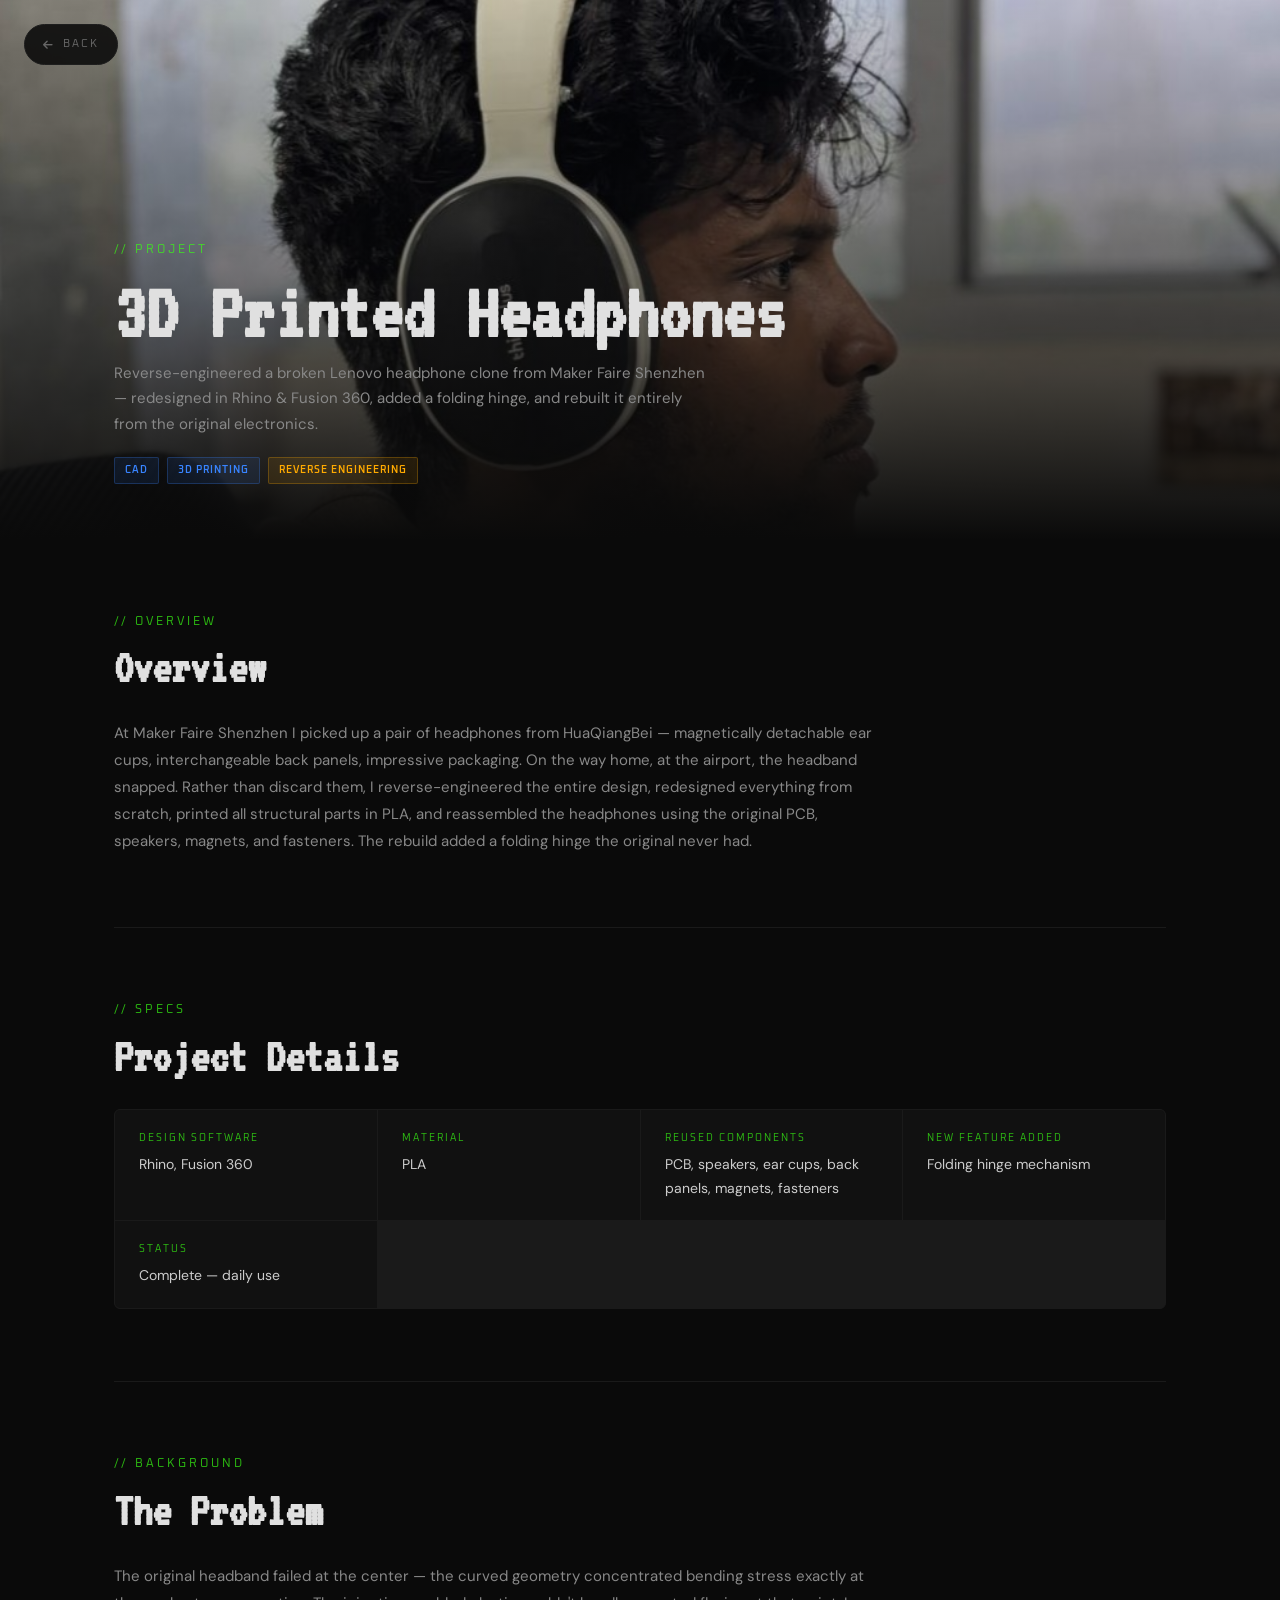
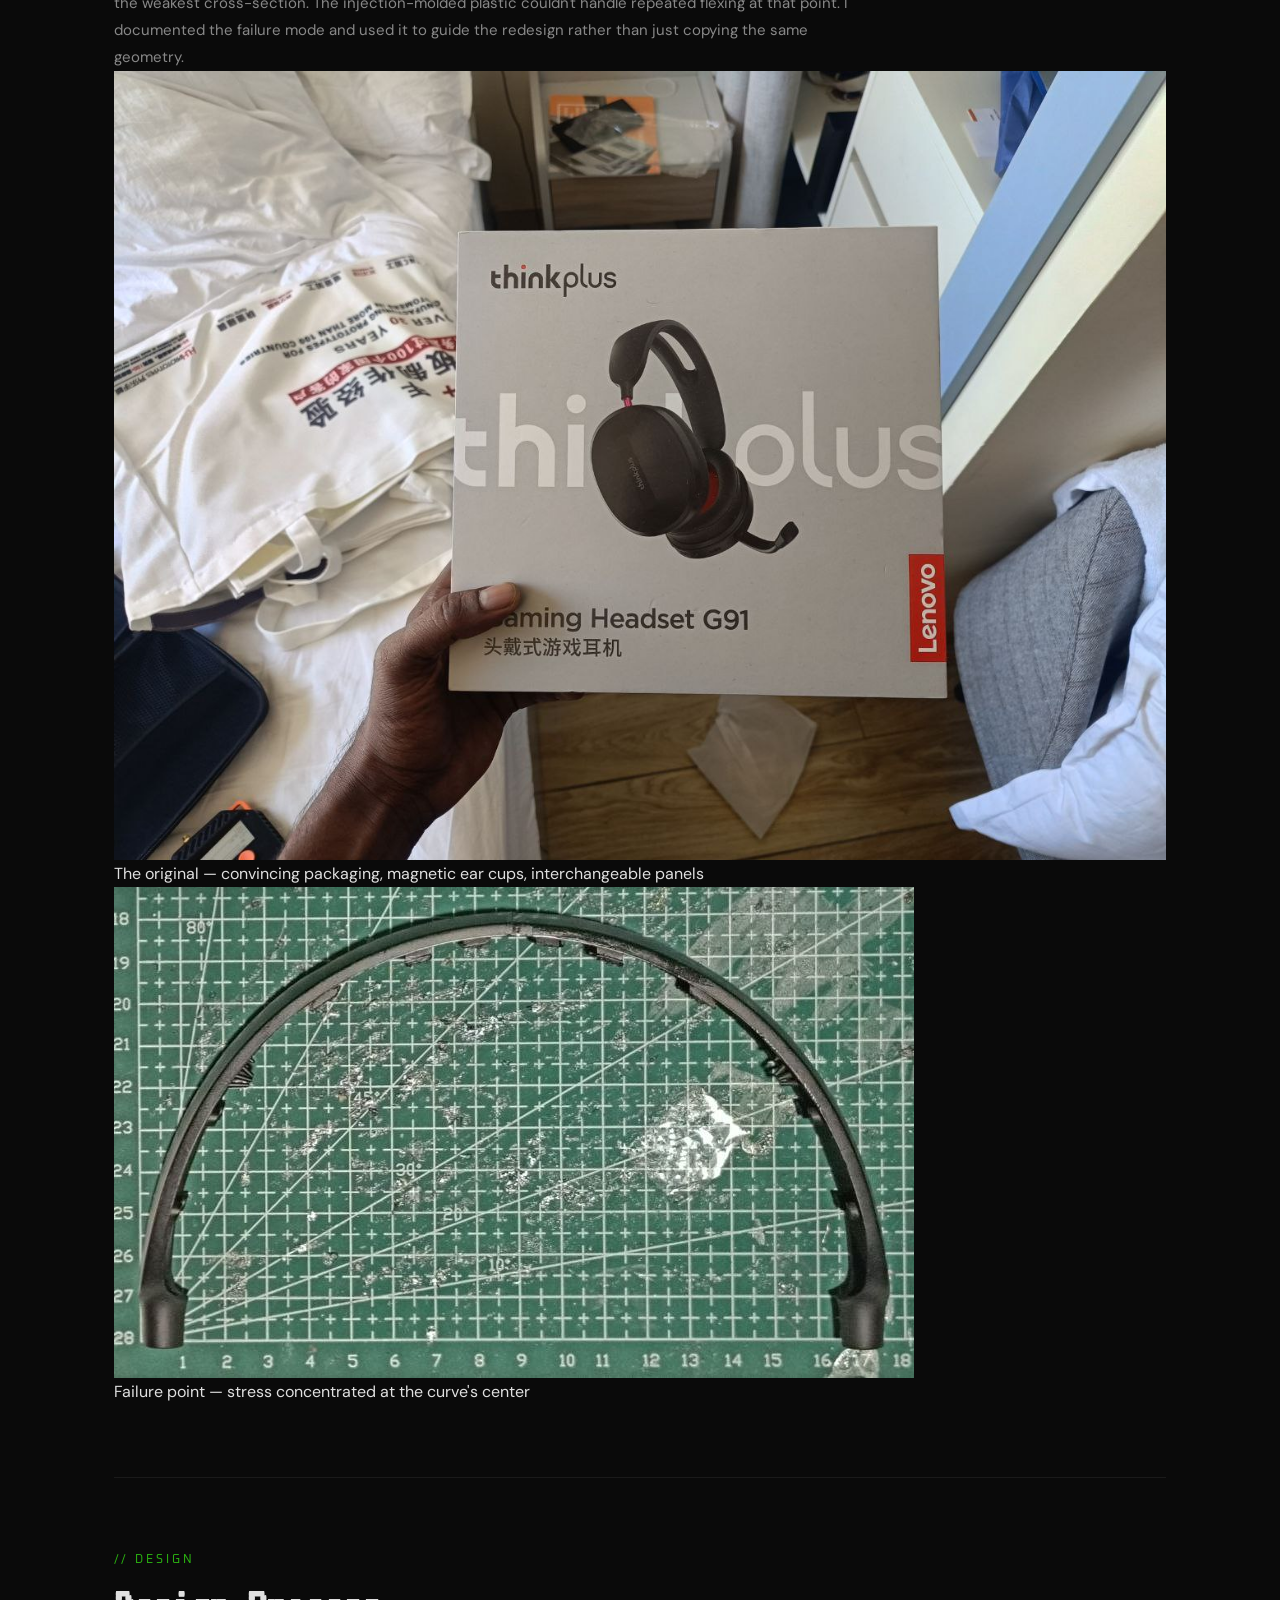
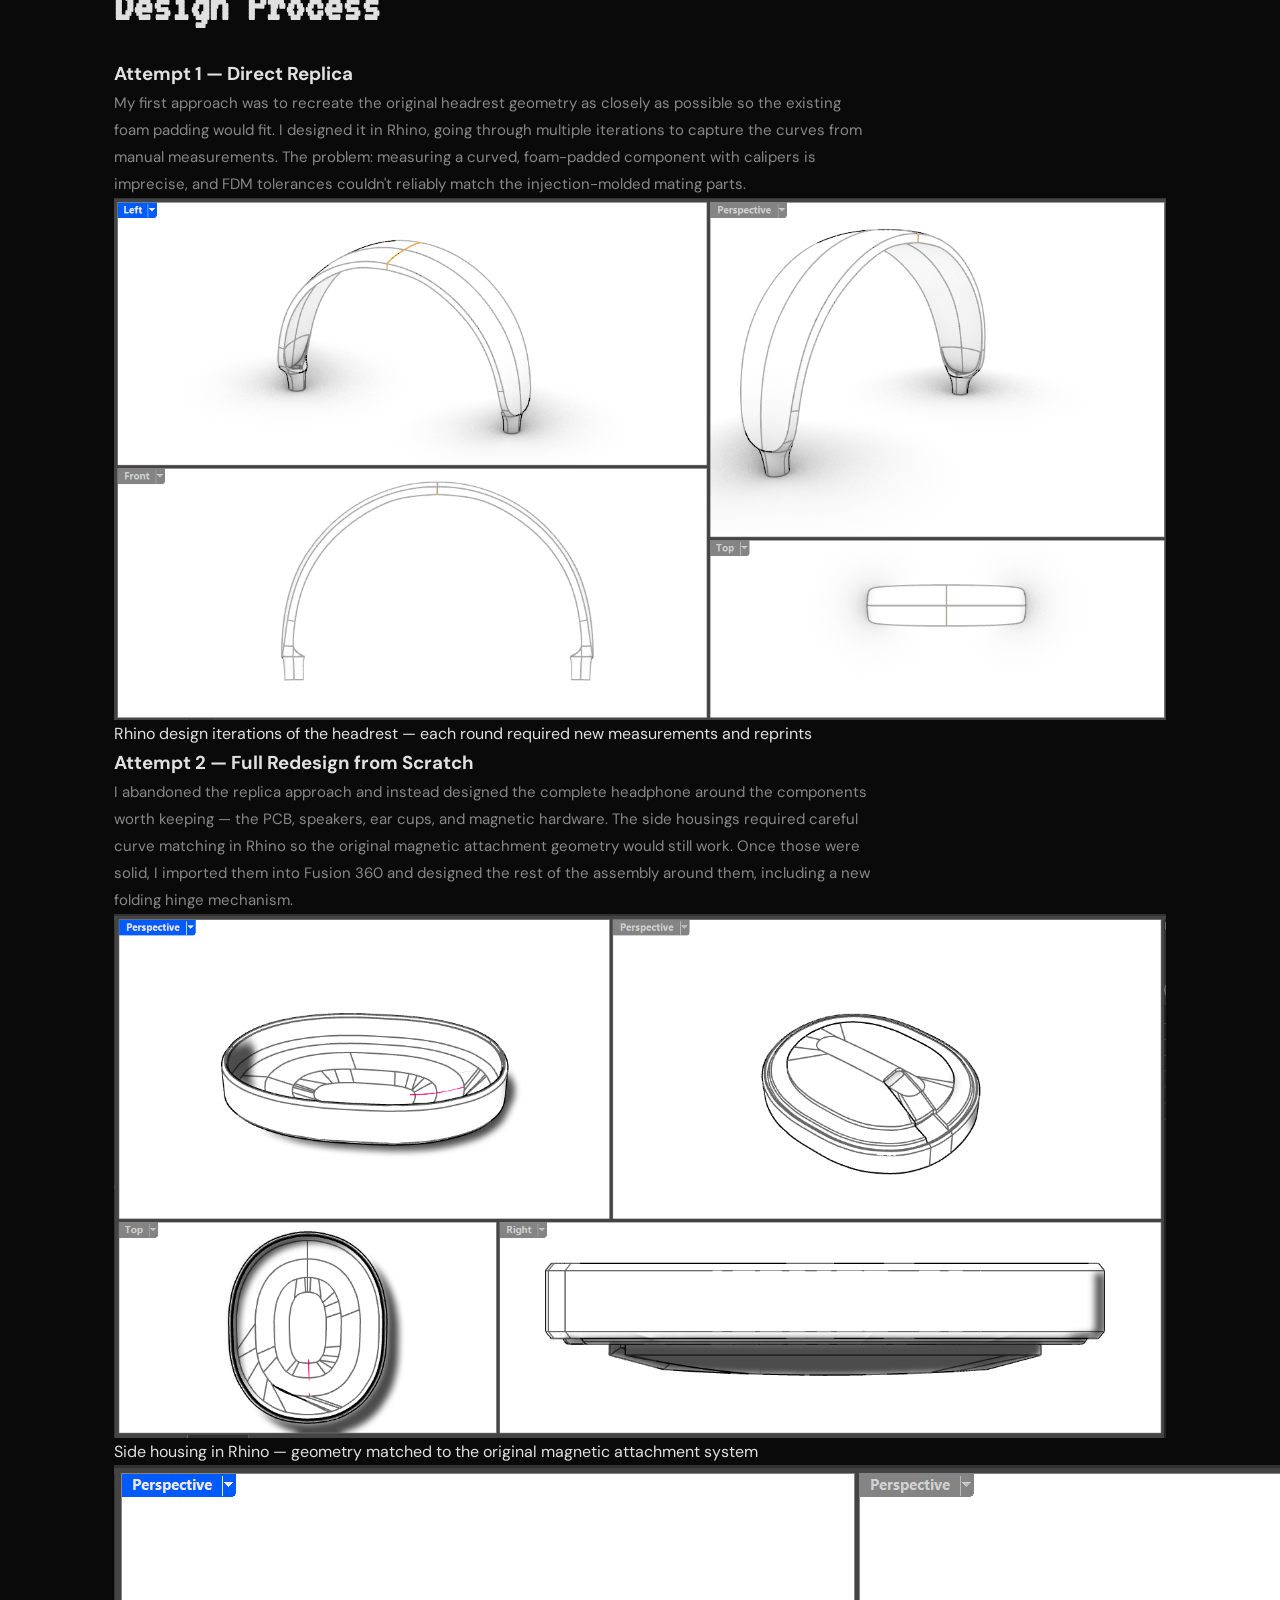
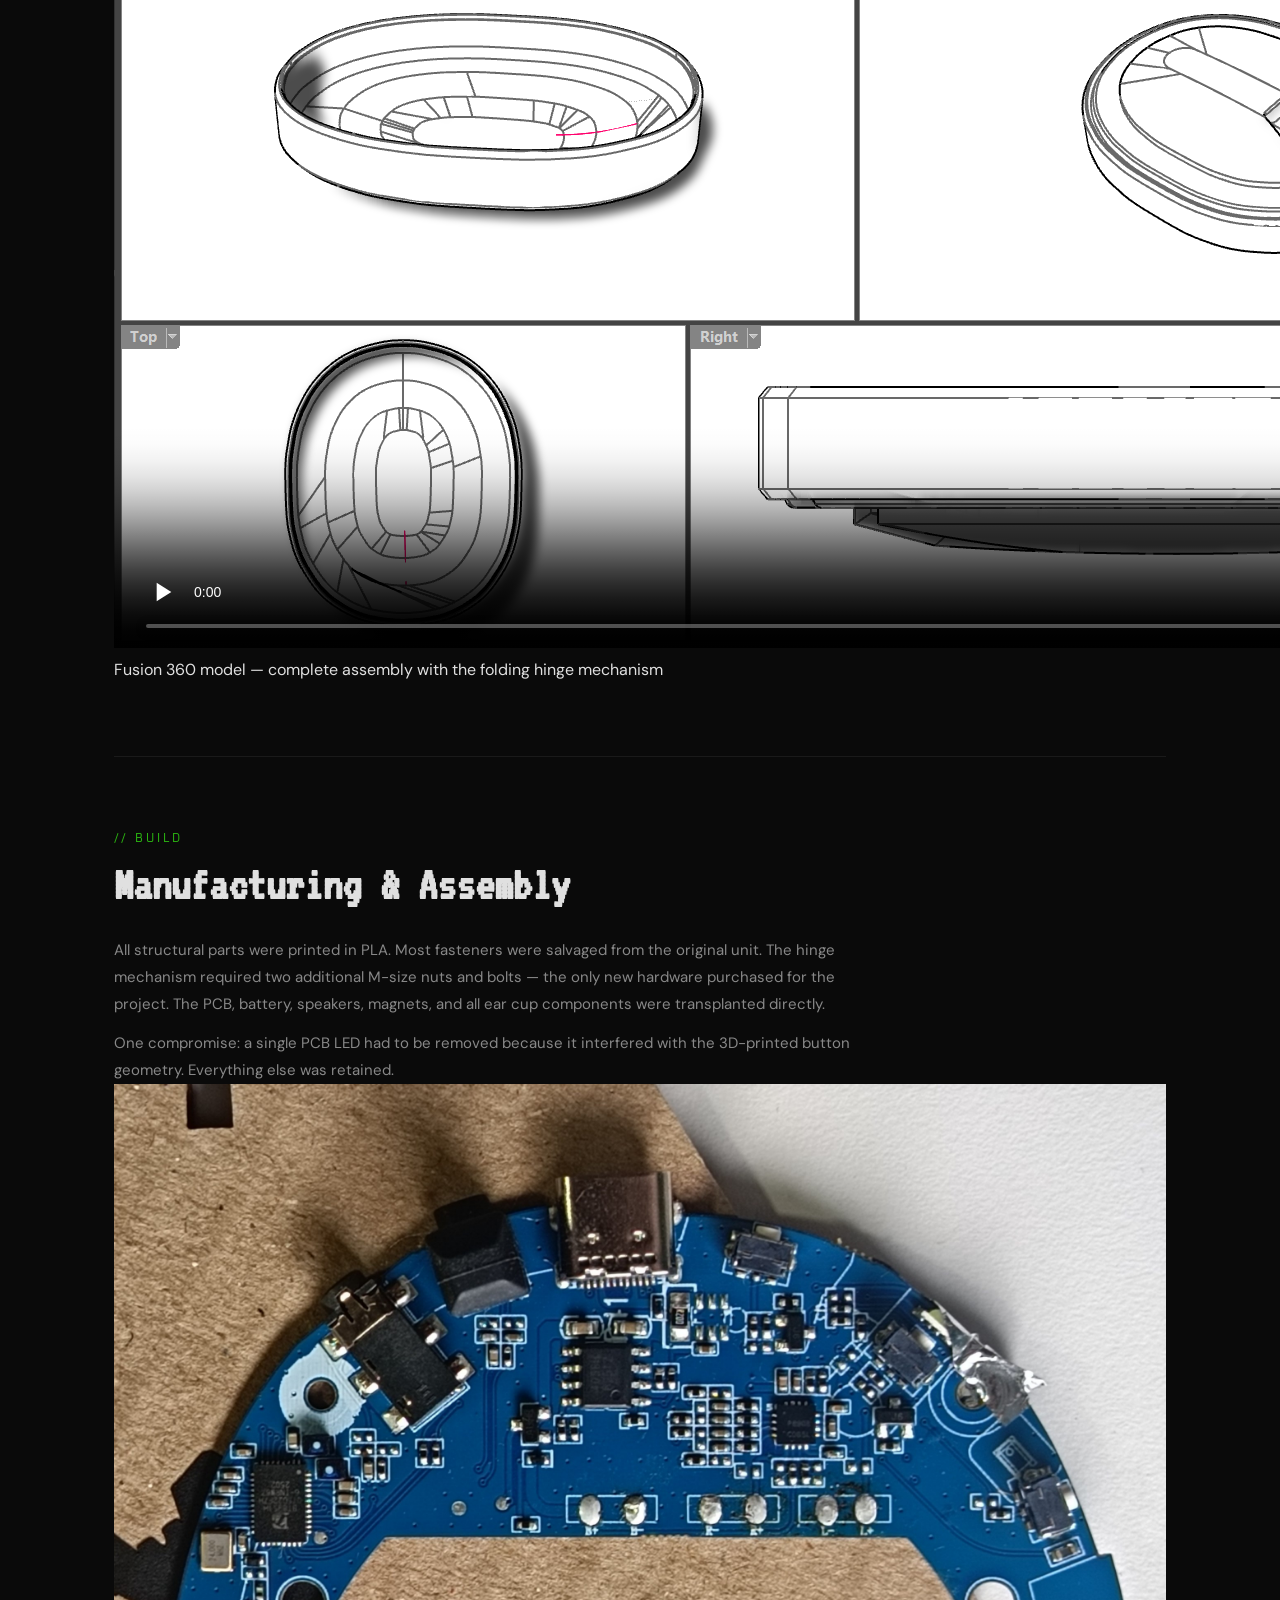
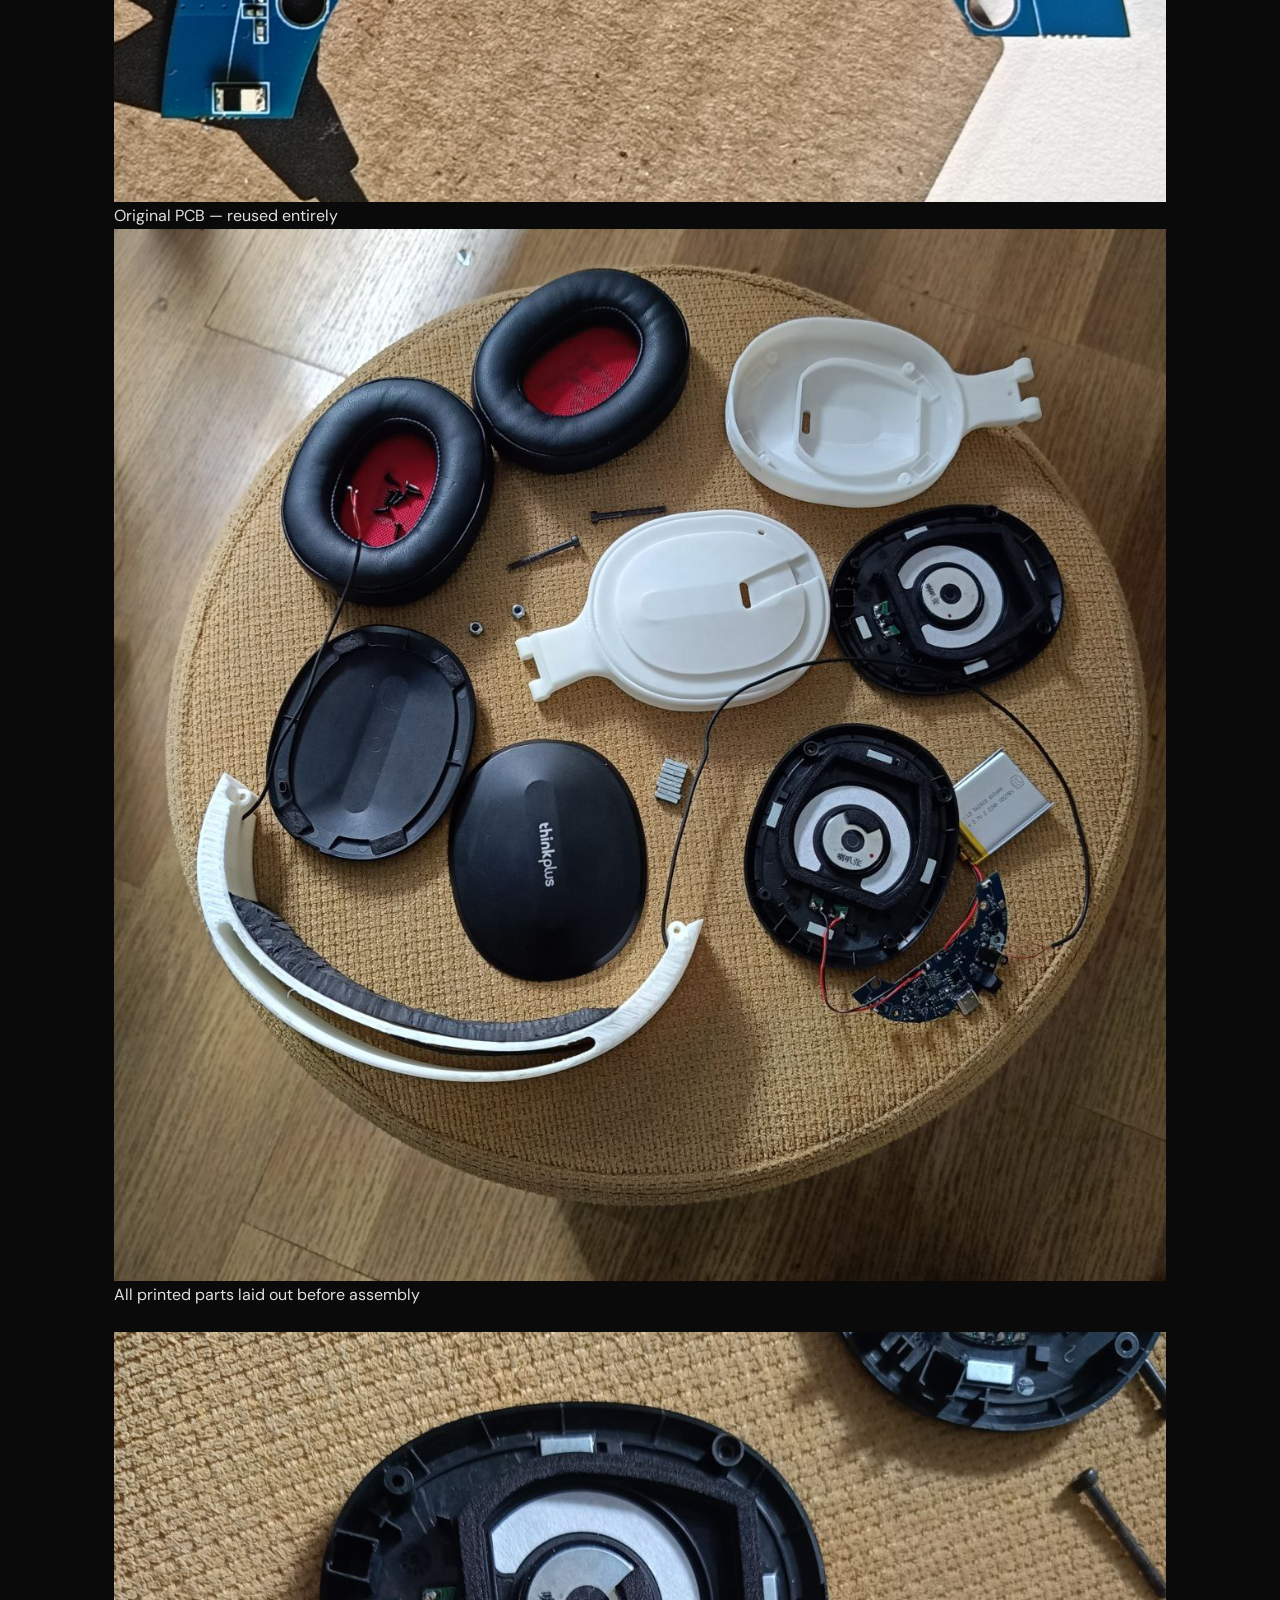
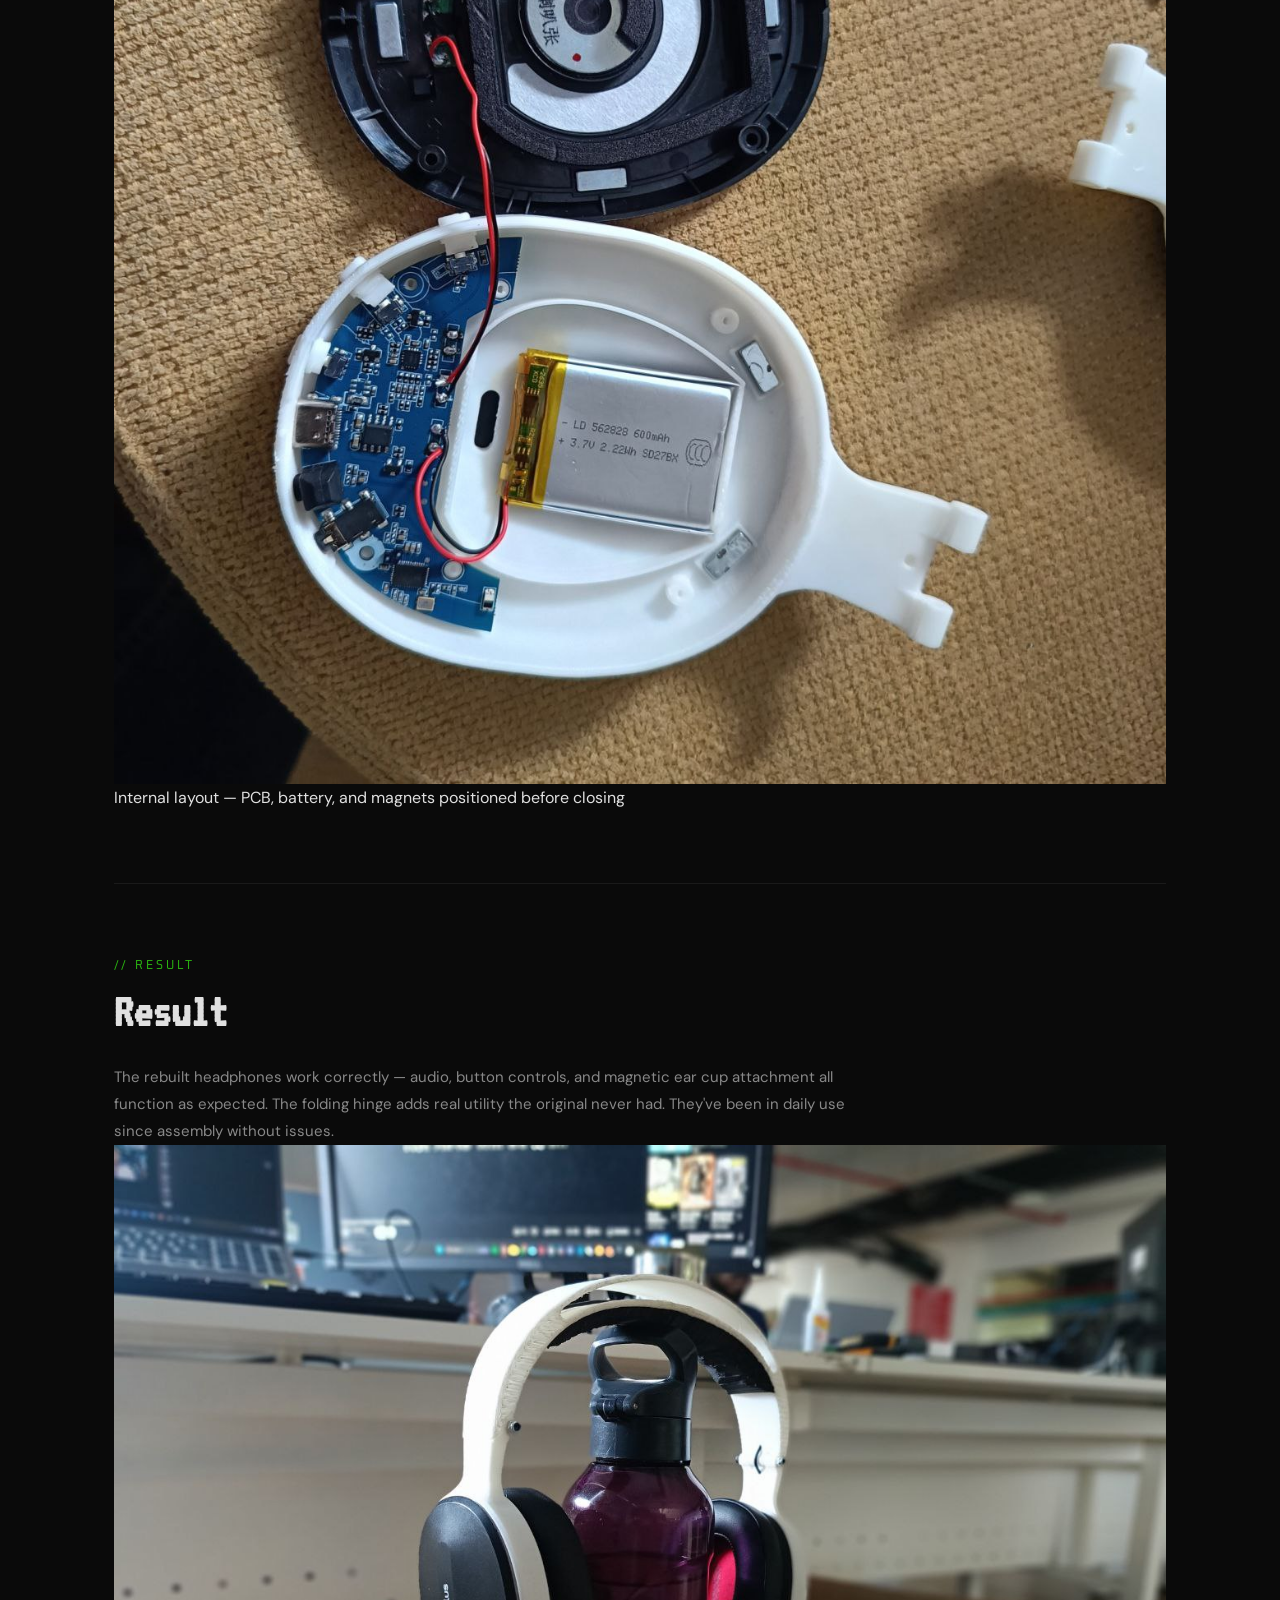
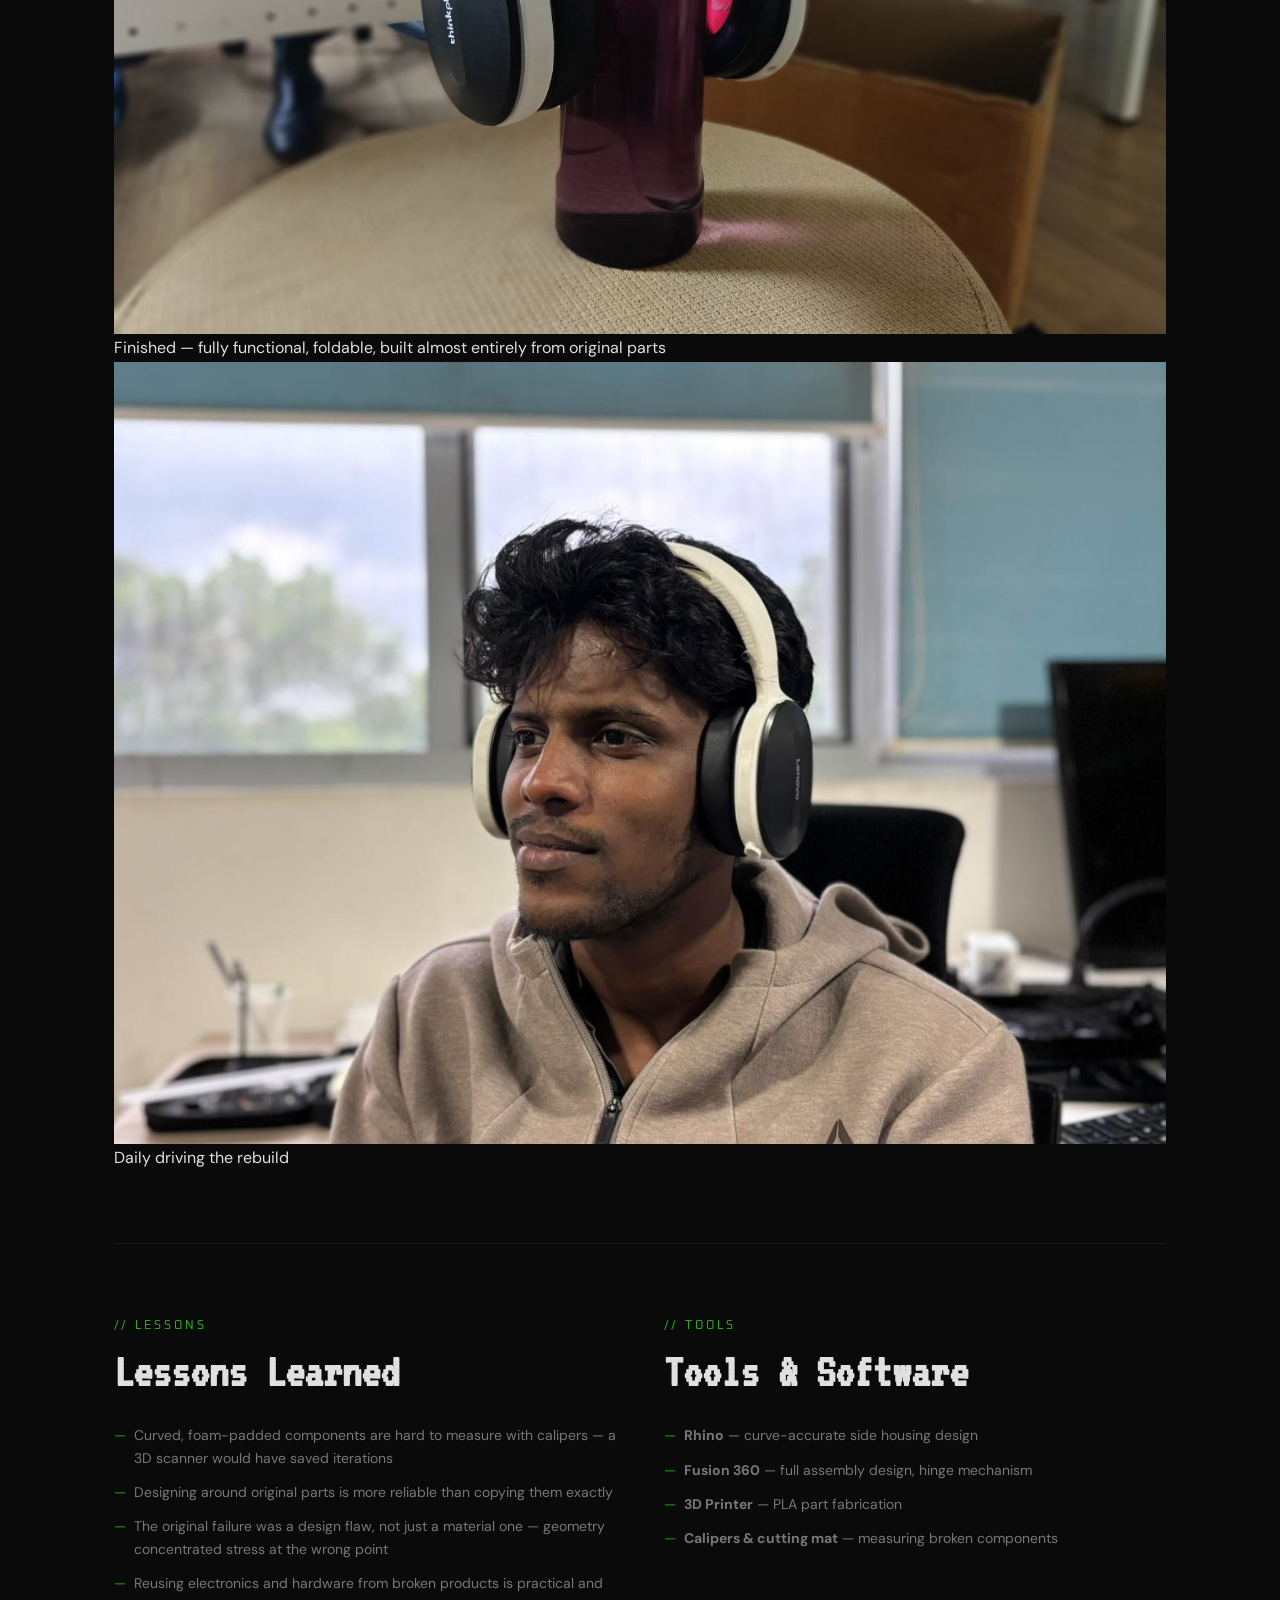
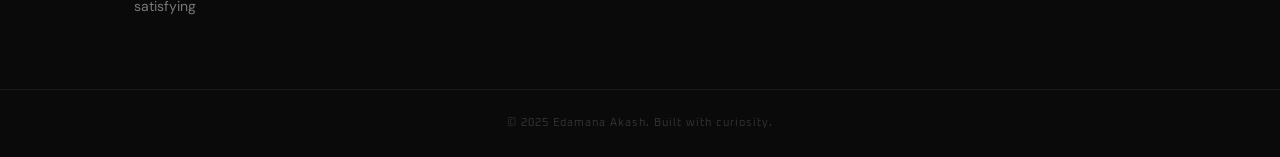
==== Project Documentation/3d-printed-headphone.html @ 79cecdee "Add 3D printed headphone project — docs, media, and card Adds full project documentation page for th" ====
<!DOCTYPE html>
<html lang="en">
<head>
  <meta charset="UTF-8">
  <meta name="viewport" content="width=device-width, initial-scale=1.0">
  <meta name="theme-color" content="#0a0a0a">
  <title>3D Printed Headphones — E Akash</title>
  <link rel="icon" href="data:image/svg+xml,<svg xmlns='http://www.w3.org/2000/svg' viewBox='0 0 100 100'><circle cx='50' cy='50' r='50' fill='%2339ff14'/></svg>">
  <link rel="preconnect" href="https://fonts.googleapis.com">
  <link rel="preconnect" href="https://fonts.gstatic.com" crossorigin>
  <link href="https://fonts.googleapis.com/css2?family=VT323&family=Oxanium:wght@400;600&family=DM+Sans:wght@300;400;500&display=swap" rel="stylesheet">
  <link rel="stylesheet" href="https://cdnjs.cloudflare.com/ajax/libs/font-awesome/6.0.0/css/all.min.css">
  <link rel="stylesheet" href="../styles.css">
</head>
<body>

  <a href="../index.html#projects" class="doc-back">
    <i class="fas fa-arrow-left"></i> Back
  </a>

  <div class="doc-hero" style="background-image: url('./3D_PrintedHeadPhone/Media/Me1.jpeg')">
    <div class="doc-hero-overlay"></div>
    <div class="doc-hero-inner">
      <p class="section-label">// project</p>
      <h1 class="doc-hero-title">3D Printed Headphones</h1>
      <p class="doc-hero-sub">Reverse-engineered a broken Lenovo headphone clone from Maker Faire Shenzhen — redesigned in Rhino &amp; Fusion 360, added a folding hinge, and rebuilt it entirely from the original electronics.</p>
      <div class="doc-hero-tags">
        <span class="tag tag-blue">CAD</span>
        <span class="tag tag-blue">3D Printing</span>
        <span class="tag tag-amber">Reverse Engineering</span>
      </div>
    </div>
  </div>

  <div class="doc-body">
    <div class="doc-container">

      <section class="doc-section">
        <p class="section-label">// overview</p>
        <h2 class="doc-heading">Overview</h2>
        <p class="doc-text">At Maker Faire Shenzhen I picked up a pair of headphones from HuaQiangBei — magnetically detachable ear cups, interchangeable back panels, impressive packaging. On the way home, at the airport, the headband snapped. Rather than discard them, I reverse-engineered the entire design, redesigned everything from scratch, printed all structural parts in PLA, and reassembled the headphones using the original PCB, speakers, magnets, and fasteners. The rebuild added a folding hinge the original never had.</p>
      </section>

      <section class="doc-section">
        <p class="section-label">// specs</p>
        <h2 class="doc-heading">Project Details</h2>
        <div class="doc-spec-grid">
          <div class="doc-spec-item">
            <span class="doc-spec-key">Design Software</span>
            <span class="doc-spec-val">Rhino, Fusion 360</span>
          </div>
          <div class="doc-spec-item">
            <span class="doc-spec-key">Material</span>
            <span class="doc-spec-val">PLA</span>
          </div>
          <div class="doc-spec-item">
            <span class="doc-spec-key">Reused Components</span>
            <span class="doc-spec-val">PCB, speakers, ear cups, back panels, magnets, fasteners</span>
          </div>
          <div class="doc-spec-item">
            <span class="doc-spec-key">New Feature Added</span>
            <span class="doc-spec-val">Folding hinge mechanism</span>
          </div>
          <div class="doc-spec-item">
            <span class="doc-spec-key">Status</span>
            <span class="doc-spec-val">Complete — daily use</span>
          </div>
        </div>
      </section>

      <section class="doc-section">
        <p class="section-label">// background</p>
        <h2 class="doc-heading">The Problem</h2>
        <p class="doc-text">The original headband failed at the center — the curved geometry concentrated bending stress exactly at the weakest cross-section. The injection-molded plastic couldn't handle repeated flexing at that point. I documented the failure mode and used it to guide the redesign rather than just copying the same geometry.</p>
        <div class="doc-img-row">
          <figure class="doc-figure">
            <img src="./3D_PrintedHeadPhone/Media/Real%20box.jpg" alt="Original headphone with packaging" loading="lazy">
            <figcaption>The original — convincing packaging, magnetic ear cups, interchangeable panels</figcaption>
          </figure>
          <figure class="doc-figure">
            <img src="./3D_PrintedHeadPhone/Media/HeadRest%20profile.jpg" alt="Broken headrest showing stress fracture" loading="lazy">
            <figcaption>Failure point — stress concentrated at the curve's center</figcaption>
          </figure>
        </div>
      </section>

      <section class="doc-section">
        <p class="section-label">// design</p>
        <h2 class="doc-heading">Design Process</h2>

        <h3 class="doc-subheading">Attempt 1 — Direct Replica</h3>
        <p class="doc-text">My first approach was to recreate the original headrest geometry as closely as possible so the existing foam padding would fit. I designed it in Rhino, going through multiple iterations to capture the curves from manual measurements. The problem: measuring a curved, foam-padded component with calipers is imprecise, and FDM tolerances couldn't reliably match the injection-molded mating parts.</p>
        <figure class="doc-figure doc-figure-wide">
          <img src="./3D_PrintedHeadPhone/Media/Screenshot%202026-05-09%20123032.png" alt="Rhino headrest design iterations" loading="lazy">
          <figcaption>Rhino design iterations of the headrest — each round required new measurements and reprints</figcaption>
        </figure>

        <h3 class="doc-subheading">Attempt 2 — Full Redesign from Scratch</h3>
        <p class="doc-text">I abandoned the replica approach and instead designed the complete headphone around the components worth keeping — the PCB, speakers, ear cups, and magnetic hardware. The side housings required careful curve matching in Rhino so the original magnetic attachment geometry would still work. Once those were solid, I imported them into Fusion 360 and designed the rest of the assembly around them, including a new folding hinge mechanism.</p>
        <figure class="doc-figure doc-figure-wide">
          <img src="./3D_PrintedHeadPhone/Media/Screenshot%202026-05-09%20123533.png" alt="Side housing design in Rhino" loading="lazy">
          <figcaption>Side housing in Rhino — geometry matched to the original magnetic attachment system</figcaption>
        </figure>

        <div class="doc-video-wrap">
          <video controls preload="none" poster="./3D_PrintedHeadPhone/Media/Screenshot%202026-05-09%20123533.png">
            <source src="./3D_PrintedHeadPhone/Media/Fusion%20Designe.mp4" type="video/mp4">
            Your browser does not support the video tag.
          </video>
          <p class="doc-caption">Fusion 360 model — complete assembly with the folding hinge mechanism</p>
        </div>
      </section>

      <section class="doc-section">
        <p class="section-label">// build</p>
        <h2 class="doc-heading">Manufacturing &amp; Assembly</h2>
        <p class="doc-text">All structural parts were printed in PLA. Most fasteners were salvaged from the original unit. The hinge mechanism required two additional M-size nuts and bolts — the only new hardware purchased for the project. The PCB, battery, speakers, magnets, and all ear cup components were transplanted directly.</p>
        <p class="doc-text" style="margin-top:12px">One compromise: a single PCB LED had to be removed because it interfered with the 3D-printed button geometry. Everything else was retained.</p>
        <div class="doc-img-row">
          <figure class="doc-figure">
            <img src="./3D_PrintedHeadPhone/Media/PCB.jpg" alt="Original PCB reused in the rebuild" loading="lazy">
            <figcaption>Original PCB — reused entirely</figcaption>
          </figure>
          <figure class="doc-figure">
            <img src="./3D_PrintedHeadPhone/Media/All%20Parts.jpg" alt="All 3D printed parts before assembly" loading="lazy">
            <figcaption>All printed parts laid out before assembly</figcaption>
          </figure>
        </div>
        <figure class="doc-figure doc-figure-wide" style="margin-top:24px">
          <img src="./3D_PrintedHeadPhone/Media/photo_2026-02-25_14-25-23.jpg" alt="Internal layout with PCB and magnets" loading="lazy">
          <figcaption>Internal layout — PCB, battery, and magnets positioned before closing</figcaption>
        </figure>
      </section>

      <section class="doc-section">
        <p class="section-label">// result</p>
        <h2 class="doc-heading">Result</h2>
        <p class="doc-text">The rebuilt headphones work correctly — audio, button controls, and magnetic ear cup attachment all function as expected. The folding hinge adds real utility the original never had. They've been in daily use since assembly without issues.</p>
        <div class="doc-img-row">
          <figure class="doc-figure">
            <img src="./3D_PrintedHeadPhone/Media/photo_2026-02-25_13-07-03.jpg" alt="Final assembled headphones" loading="lazy">
            <figcaption>Finished — fully functional, foldable, built almost entirely from original parts</figcaption>
          </figure>
          <figure class="doc-figure">
            <img src="./3D_PrintedHeadPhone/Media/Me2.jpeg" alt="Wearing the rebuilt headphones" loading="lazy">
            <figcaption>Daily driving the rebuild</figcaption>
          </figure>
        </div>
      </section>

      <section class="doc-section">
        <div class="doc-two-col">
          <div>
            <p class="section-label">// lessons</p>
            <h2 class="doc-heading">Lessons Learned</h2>
            <ul class="doc-list">
              <li>Curved, foam-padded components are hard to measure with calipers — a 3D scanner would have saved iterations</li>
              <li>Designing around original parts is more reliable than copying them exactly</li>
              <li>The original failure was a design flaw, not just a material one — geometry concentrated stress at the wrong point</li>
              <li>Reusing electronics and hardware from broken products is practical and satisfying</li>
            </ul>
          </div>
          <div>
            <p class="section-label">// tools</p>
            <h2 class="doc-heading">Tools &amp; Software</h2>
            <ul class="doc-list">
              <li><strong>Rhino</strong> — curve-accurate side housing design</li>
              <li><strong>Fusion 360</strong> — full assembly design, hinge mechanism</li>
              <li><strong>3D Printer</strong> — PLA part fabrication</li>
              <li><strong>Calipers &amp; cutting mat</strong> — measuring broken components</li>
            </ul>
          </div>
        </div>
      </section>

    </div>
  </div>

  <footer>
    <p>© 2025 Edamana Akash. Built with curiosity.</p>
  </footer>

</body>
</html>
---- styles.css ----
/* =============================================
   RESET & BASE
   ============================================= */
*, *::before, *::after {
  box-sizing: border-box;
  margin: 0;
  padding: 0;
}

html {
  scroll-behavior: smooth;
}

body {
  background-color: #0a0a0a;
  color: #e0e0e0;
  font-family: 'DM Sans', sans-serif;
  font-size: 16px;
  line-height: 1.7;
  -webkit-font-smoothing: antialiased;
}

a {
  color: inherit;
  text-decoration: none;
}

ul {
  list-style: none;
}

img {
  display: block;
  max-width: 100%;
}

/* =============================================
   TYPOGRAPHY UTILITIES
   ============================================= */
.section-label {
  font-family: 'Oxanium', sans-serif;
  font-size: 12px;
  color: #39ff14;
  letter-spacing: 3px;
  text-transform: uppercase;
  opacity: 0.7;
  margin-bottom: 12px;
}

.section-heading {
  font-family: 'VT323', monospace;
  font-size: 62px;
  color: #e0e0e0;
  line-height: 1;
  margin-bottom: 48px;
}

/* =============================================
   LAYOUT
   ============================================= */
.container {
  max-width: 1100px;
  margin: 0 auto;
  padding: 0 24px;
}

section {
  padding: 100px 0;
}

/* Section backgrounds are set explicitly per-section */

/* =============================================
   FADE-IN (Intersection Observer)
   ============================================= */
.fade-in {
  opacity: 0;
  transform: translateY(20px);
  transition: opacity 0.5s ease, transform 0.5s ease;
}

.fade-in.visible {
  opacity: 1;
  transform: translateY(0);
}

/* =============================================
   BUTTON
   ============================================= */
.btn {
  display: inline-block;
  font-family: 'Oxanium', sans-serif;
  font-size: 12px;
  font-weight: 600;
  background: transparent;
  border: 1px solid #39ff14;
  color: #39ff14;
  padding: 10px 24px;
  letter-spacing: 3px;
  text-transform: uppercase;
  cursor: pointer;
  transition: background 0.2s ease, color 0.2s ease, transform 0.15s ease, box-shadow 0.2s ease;
}

.btn:hover {
  background: #39ff14;
  color: #0a0a0a;
}

.btn-ghost {
  border-color: #333;
  color: #666;
}

.btn-ghost:hover {
  background: #333;
  color: #e0e0e0;
}

.hero-actions {
  display: flex;
  gap: 12px;
  flex-wrap: wrap;
}

/* =============================================
   FLOATING BOTTOM NAV
   ============================================= */
.bottom-nav {
  position: fixed;
  bottom: 24px;
  left: 50%;
  transform: translateX(-50%);
  z-index: 1000;
  background: rgba(10, 10, 10, 0.88);
  border: 1px solid #222;
  border-radius: 50px;
  backdrop-filter: blur(14px);
  -webkit-backdrop-filter: blur(14px);
  box-shadow: 0 4px 32px rgba(0, 0, 0, 0.5);
}

.nav-links {
  display: flex;
  align-items: center;
  gap: 0;
  height: 48px;
  padding: 0 8px;
}

.nav-links a {
  font-family: 'Oxanium', sans-serif;
  font-size: 11px;
  text-transform: uppercase;
  letter-spacing: 2px;
  color: #777;
  padding: 8px 18px;
  border-radius: 50px;
  transition: color 0.2s ease, background 0.2s ease;
  white-space: nowrap;
}

.nav-links a:hover,
.nav-links a.active {
  color: #39ff14;
  background: rgba(57, 255, 20, 0.08);
}

/* =============================================
   HERO SECTION
   ============================================= */
#hero {
  min-height: 100vh;
  display: flex;
  align-items: center;
  justify-content: center;
  background-color: #0a0a0a;
}

.hero-inner {
  max-width: 1100px;
  width: 100%;
  padding: 0 24px;
  display: flex;
  align-items: center;
  gap: 80px;
}

.hero-content {
  flex: 1;
  text-align: left;
}

.hero-photo {
  flex-shrink: 0;
  width: 460px;
  position: relative;
}

.hero-photo img {
  width: 100%;
  aspect-ratio: 3/4;
  object-fit: cover;
  border: none;
  border-radius: 0;
  display: block;
  -webkit-mask-image:
    linear-gradient(to bottom, transparent 0%, black 18%, black 82%, transparent 100%),
    linear-gradient(to right, transparent 0%, black 18%, black 82%, transparent 100%);
  -webkit-mask-composite: destination-in;
  mask-image:
    linear-gradient(to bottom, transparent 0%, black 18%, black 82%, transparent 100%),
    linear-gradient(to right, transparent 0%, black 18%, black 82%, transparent 100%);
  mask-composite: intersect;
}

/* Name hover expand */
.hero-name {
  font-family: 'VT323', monospace;
  font-size: 96px;
  color: #39ff14;
  line-height: 1;
  margin-bottom: 16px;
  cursor: default;
  letter-spacing: 2px;
  white-space: nowrap;
}

.name-first,
.name-last {
  display: inline-block;
}

.name-expand {
  display: inline-block;
  overflow: hidden;
  max-width: 0;
  opacity: 0;
  vertical-align: bottom;
  white-space: nowrap;
  transition: opacity 0.12s ease;
}

/* Block cursor that appears while name is typing */
.name-type-cursor {
  display: inline-block;
  width: 3px;
  height: 0.75em;
  background: #39ff14;
  margin-left: 3px;
  vertical-align: middle;
  animation: blink 0.85s step-end infinite;
}

/* Glow when full name is revealed */
.hero-name.name-full {
  text-shadow: 0 0 40px rgba(57, 255, 20, 0.25);
  transition: text-shadow 0.3s ease;
}

.hero-title {
  font-family: 'VT323', monospace;
  font-size: 44px;
  color: #e0e0e0;
  margin-bottom: 12px;
}

.hero-tagline {
  font-family: 'DM Sans', sans-serif;
  font-size: 18px;
  color: #777;
  margin-bottom: 40px;
}

/* =============================================
   ABOUT SECTION
   ============================================= */
#about {
  background-color: #111111;
}

.about-text p {
  font-size: 15px;
  color: #aaa;
  line-height: 1.8;
  margin-bottom: 32px;
}

.about-edu {
  border-top: 1px solid #1e1e1e;
  padding-top: 24px;
}

.edu-label {
  font-family: 'Oxanium', sans-serif;
  font-size: 11px;
  color: #39ff14;
  letter-spacing: 3px;
  text-transform: uppercase;
  opacity: 0.7;
  margin-bottom: 16px;
}

.about-edu ul {
  display: flex;
  flex-direction: column;
  gap: 12px;
}

.about-edu li {
  font-family: 'DM Sans', sans-serif;
  font-size: 13px;
  color: #777;
  display: flex;
  align-items: baseline;
  gap: 10px;
}

.edu-year {
  font-family: 'Oxanium', sans-serif;
  font-size: 11px;
  color: #39ff14;
  opacity: 0.7;
  flex-shrink: 0;
}

.edu-cgpa {
  font-family: 'Oxanium', sans-serif;
  font-size: 10px;
  color: #444;
  margin-left: 4px;
}

/* =============================================
   FAB ACADEMY SECTION
   ============================================= */
#fabacademy {
  background-color: #0a0a0a;
}

.fab-banner {
  display: flex;
  align-items: center;
  justify-content: space-between;
  gap: 48px;
  border: 1px solid #1e1e1e;
  border-radius: 6px;
  padding: 56px 64px;
  background: #111;
  position: relative;
  overflow: hidden;
}

.fab-banner-text {
  flex: 1;
}

.fab-title {
  font-family: 'VT323', monospace;
  font-size: 72px;
  color: #39ff14;
  line-height: 1;
  margin-bottom: 16px;
}

.fab-desc {
  font-family: 'DM Sans', sans-serif;
  font-size: 15px;
  color: #888;
  line-height: 1.8;
  max-width: 560px;
  margin-bottom: 32px;
}

.fab-stats {
  display: flex;
  gap: 40px;
  margin-bottom: 36px;
}

.fab-stat {
  display: flex;
  flex-direction: column;
  gap: 4px;
}

.fab-stat-num {
  font-family: 'VT323', monospace;
  font-size: 40px;
  color: #e0e0e0;
  line-height: 1;
}

.fab-stat-label {
  font-family: 'Oxanium', sans-serif;
  font-size: 10px;
  color: #555;
  text-transform: uppercase;
  letter-spacing: 2px;
}

.fab-banner-tag {
  font-family: 'VT323', monospace;
  font-size: 180px;
  color: #39ff14;
  opacity: 0.04;
  line-height: 1;
  flex-shrink: 0;
  user-select: none;
  pointer-events: none;
}

/* =============================================
   SKILLS SECTION
   ============================================= */
#skills {
  background-color: #0a0a0a;
}

.skills-grid {
  display: grid;
  grid-template-columns: repeat(2, 1fr);
  gap: 16px;
}

.skill-card {
  background: #161616;
  border: 1px solid #1e1e1e;
  border-radius: 6px;
  padding: 24px;
  transition: border-color 0.2s ease;
}

.skill-card:hover {
  border-color: #222222;
}

.skill-category {
  font-family: 'VT323', monospace;
  font-size: 28px;
  color: #e0e0e0;
  margin-bottom: 16px;
}

.skill-pills {
  display: flex;
  flex-wrap: wrap;
  gap: 8px;
}

.pill {
  font-family: 'Oxanium', sans-serif;
  font-size: 11px;
  font-weight: 500;
  padding: 5px 12px;
  border: 1px solid #222;
  border-radius: 2px;
  color: #888;
  background: #111;
  letter-spacing: 0.5px;
}

/* =============================================
   EXPERIENCE / TIMELINE
   ============================================= */
#experience {
  background-color: #111111;
}

.timeline {
  position: relative;
  padding-left: 32px;
}

.timeline::before {
  content: '';
  position: absolute;
  left: 4px;
  top: 8px;
  bottom: 8px;
  width: 1px;
  background: #1e1e1e;
  transform-origin: top center;
  transform: scaleY(0);
  transition: transform 1s cubic-bezier(0.4, 0, 0.2, 1);
}

.timeline.draw-line::before {
  transform: scaleY(1);
}

.timeline-item {
  position: relative;
  margin-bottom: 48px;
}

.timeline-item:last-child {
  margin-bottom: 0;
}

.timeline-dot {
  position: absolute;
  left: -32px;
  top: 6px;
  width: 10px;
  height: 10px;
  border-radius: 50%;
}

.timeline-dot.green { background: #39ff14; }
.timeline-dot.amber { background: #ffaa00; }

.timeline-content {
  display: flex;
  flex-direction: column;
  gap: 4px;
}

.timeline-date {
  font-family: 'Oxanium', sans-serif;
  font-size: 11px;
  text-transform: uppercase;
  letter-spacing: 1px;
}

.timeline-date.green { color: #39ff14; }
.timeline-date.amber { color: #ffaa00; }

.timeline-role {
  font-family: 'VT323', monospace;
  font-size: 24px;
  color: #e0e0e0;
  line-height: 1.1;
}

.timeline-company {
  font-family: 'Oxanium', sans-serif;
  font-size: 11px;
  color: #555;
  letter-spacing: 0.5px;
}

.timeline-desc {
  font-family: 'DM Sans', sans-serif;
  font-size: 13px;
  color: #666;
  margin-top: 6px;
  line-height: 1.6;
}

/* =============================================
   PROJECTS SECTION
   ============================================= */
#projects {
  background-color: #0a0a0a;
}

.projects-grid {
  display: grid;
  grid-template-columns: repeat(3, 1fr);
  gap: 16px;
}

.project-card {
  background: #161616;
  border: 1px solid #1e1e1e;
  border-radius: 6px;
  overflow: hidden;
  transition: border-color 0.2s ease, transform 0.2s ease;
  cursor: pointer;
  display: flex;
  flex-direction: column;
}

a.project-card:hover {
  border-color: #39ff14;
  transform: translateY(-4px);
}

.project-card.coming-soon {
  opacity: 0.5;
  cursor: default;
  pointer-events: none;
}

/* Card image */
.card-img {
  height: 160px;
  background-color: #111;
  background-size: cover;
  background-position: center;
  background-repeat: no-repeat;
  display: flex;
  align-items: center;
  justify-content: center;
  position: relative;
  filter: grayscale(100%) brightness(0.55) contrast(1.1);
  transition: filter 0.3s ease;
}

.card-img::after {
  content: '';
  position: absolute;
  inset: 0;
  background: rgba(57, 255, 20, 0.07);
  pointer-events: none;
  z-index: 1;
}

a.project-card:hover .card-img {
  filter: grayscale(0%) brightness(0.85) contrast(1.05);
}

.card-img-fallback {
  font-family: 'VT323', monospace;
  font-size: 36px;
  color: #39ff14;
  opacity: 0.2;
  position: absolute;
}

/* Hide fallback text if image loads */
.card-img[style*="url("] .card-img-fallback {
  /* JS handles this */
}

.card-body {
  padding: 16px;
  display: flex;
  flex-direction: column;
  gap: 8px;
  flex: 1;
}

.card-tags {
  display: flex;
  flex-wrap: wrap;
  gap: 6px;
  align-items: center;
}

.card-title {
  font-family: 'VT323', monospace;
  font-size: 22px;
  color: #e0e0e0;
  line-height: 1.1;
}

.card-desc {
  font-family: 'DM Sans', sans-serif;
  font-size: 12px;
  color: #666;
  line-height: 1.6;
}

/* Tags */
.tag {
  font-family: 'Oxanium', sans-serif;
  font-size: 10px;
  font-weight: 600;
  padding: 4px 10px;
  border-radius: 2px;
  letter-spacing: 1px;
  text-transform: uppercase;
}

.tag-green {
  background: rgba(57, 255, 20, 0.1);
  color: #39ff14;
  border: 1px solid rgba(57, 255, 20, 0.25);
}

.tag-amber {
  background: rgba(255, 170, 0, 0.1);
  color: #ffaa00;
  border: 1px solid rgba(255, 170, 0, 0.25);
}

.tag-blue {
  background: rgba(56, 132, 255, 0.1);
  color: #3884ff;
  border: 1px solid rgba(56, 132, 255, 0.25);
}

.tag-red {
  background: rgba(255, 75, 75, 0.1);
  color: #ff4b4b;
  border: 1px solid rgba(255, 75, 75, 0.25);
}

.tag-group {
  background: rgba(119, 119, 119, 0.1);
  color: #777;
  border: 1px solid rgba(119, 119, 119, 0.25);
}

.badge-coming-soon {
  font-family: 'Oxanium', sans-serif;
  font-size: 9px;
  font-weight: 600;
  padding: 3px 8px;
  border-radius: 2px;
  letter-spacing: 1px;
  text-transform: uppercase;
  background: rgba(255, 75, 75, 0.1);
  color: #ff4b4b;
  border: 1px solid rgba(255, 75, 75, 0.25);
}

/* =============================================
   WEBSITES & TOOLS SECTION
   ============================================= */
#webtools {
  background-color: #111111;
}

.webtool-card {
  transition: border-color 0.2s ease, transform 0.2s ease;
  cursor: default;
}

.webtool-card:hover {
  border-color: #39ff14;
  transform: translateY(-4px);
}

.webtool-card:hover .card-img {
  filter: grayscale(0%) brightness(0.85) contrast(1.05);
}

.card-actions {
  display: flex;
  gap: 8px;
  flex-wrap: wrap;
  margin-top: auto;
  padding-top: 4px;
}

.btn-sm {
  font-size: 10px;
  padding: 6px 14px;
  letter-spacing: 2px;
}

/* =============================================
   CONTACT SECTION
   ============================================= */
#contact {
  background-color: #111111;
}

.contact-grid {
  display: grid;
  grid-template-columns: 1fr 1fr;
  gap: 64px;
  align-items: start;
}

/* Form */
.contact-form {
  display: flex;
  flex-direction: column;
  gap: 20px;
}

.form-group {
  display: flex;
  flex-direction: column;
  gap: 6px;
}

.form-group label {
  font-family: 'Oxanium', sans-serif;
  font-size: 11px;
  color: #555;
  text-transform: uppercase;
  letter-spacing: 1px;
}

.form-group input,
.form-group textarea {
  background: #161616;
  border: 1px solid #1e1e1e;
  border-radius: 4px;
  color: #e0e0e0;
  font-family: 'DM Sans', sans-serif;
  font-size: 14px;
  padding: 10px 14px;
  outline: none;
  transition: border-color 0.2s ease;
  resize: vertical;
}

.form-group input::placeholder,
.form-group textarea::placeholder {
  color: #444;
}

.form-group input:focus,
.form-group textarea:focus {
  border-color: #39ff14;
}

.form-status {
  font-family: 'Oxanium', sans-serif;
  font-size: 12px;
  letter-spacing: 1px;
  min-height: 20px;
}

.form-status.success { color: #39ff14; }
.form-status.error   { color: #ff4b4b; }

/* Contact links */
.contact-intro {
  font-family: 'DM Sans', sans-serif;
  font-size: 14px;
  color: #777;
  margin-bottom: 28px;
  line-height: 1.7;
}

.social-list {
  display: flex;
  flex-direction: column;
  gap: 16px;
}

.social-list a {
  display: flex;
  align-items: center;
  gap: 14px;
  color: #666;
  font-family: 'DM Sans', sans-serif;
  font-size: 13px;
  transition: color 0.2s ease;
}

.social-list a:hover {
  color: #39ff14;
}

.social-list i {
  width: 16px;
  text-align: center;
  font-size: 14px;
  color: #444;
  flex-shrink: 0;
  transition: color 0.2s ease;
}

.social-list a:hover i {
  color: #39ff14;
}

/* =============================================
   DOC PAGE (Project Documentation)
   ============================================= */
.doc-back {
  position: fixed;
  top: 24px;
  left: 24px;
  z-index: 100;
  font-family: 'Oxanium', sans-serif;
  font-size: 11px;
  letter-spacing: 2px;
  text-transform: uppercase;
  color: #666;
  display: flex;
  align-items: center;
  gap: 8px;
  padding: 10px 18px;
  border: 1px solid #1e1e1e;
  border-radius: 50px;
  background: rgba(10, 10, 10, 0.88);
  backdrop-filter: blur(12px);
  -webkit-backdrop-filter: blur(12px);
  transition: color 0.2s, border-color 0.2s;
}
.doc-back:hover { color: #39ff14; border-color: #39ff14; }

.doc-hero {
  height: 60vh;
  min-height: 380px;
  background-size: cover;
  background-position: center;
  background-color: #111;
  position: relative;
  display: flex;
  align-items: flex-end;
}

.doc-hero-overlay {
  position: absolute;
  inset: 0;
  background: linear-gradient(to top, #0a0a0a 0%, rgba(10,10,10,0.55) 50%, rgba(10,10,10,0.2) 100%);
}

.doc-hero-inner {
  position: relative;
  z-index: 1;
  max-width: 1100px;
  width: 100%;
  margin: 0 auto;
  padding: 0 24px 56px;
}

.doc-hero-title {
  font-family: 'VT323', monospace;
  font-size: 80px;
  color: #e0e0e0;
  line-height: 1;
  margin-bottom: 8px;
}

.doc-hero-sub {
  font-family: 'DM Sans', sans-serif;
  font-size: 15px;
  color: #888;
  margin-bottom: 20px;
  max-width: 600px;
}

.doc-hero-tags {
  display: flex;
  gap: 8px;
  flex-wrap: wrap;
}

.doc-body { background: #0a0a0a; }

.doc-container {
  max-width: 1100px;
  margin: 0 auto;
  padding: 0 24px;
}

.doc-section {
  padding: 72px 0;
  border-bottom: 1px solid #1a1a1a;
}
.doc-section:last-child { border-bottom: none; }

.doc-heading {
  font-family: 'VT323', monospace;
  font-size: 48px;
  color: #e0e0e0;
  line-height: 1;
  margin-bottom: 28px;
}

.doc-text {
  font-family: 'DM Sans', sans-serif;
  font-size: 15px;
  color: #888;
  line-height: 1.8;
  max-width: 760px;
}

.doc-text + .doc-text { margin-top: 16px; }

.doc-list {
  list-style: none;
  display: flex;
  flex-direction: column;
  gap: 12px;
  max-width: 760px;
}
.doc-list li {
  font-family: 'DM Sans', sans-serif;
  font-size: 14px;
  color: #777;
  padding-left: 20px;
  position: relative;
  line-height: 1.6;
}
.doc-list li::before {
  content: '—';
  position: absolute;
  left: 0;
  color: #39ff14;
  opacity: 0.6;
}

.doc-two-col {
  display: grid;
  grid-template-columns: 1fr 1fr;
  gap: 48px;
  align-items: start;
}

.doc-spec-grid {
  display: grid;
  grid-template-columns: repeat(auto-fill, minmax(240px, 1fr));
  gap: 1px;
  background: #1a1a1a;
  border: 1px solid #1a1a1a;
  border-radius: 6px;
  overflow: hidden;
}
.doc-spec-item {
  background: #111;
  padding: 20px 24px;
  display: flex;
  flex-direction: column;
  gap: 6px;
}
.doc-spec-key {
  font-family: 'Oxanium', sans-serif;
  font-size: 10px;
  color: #39ff14;
  opacity: 0.7;
  text-transform: uppercase;
  letter-spacing: 2px;
}
.doc-spec-val {
  font-family: 'DM Sans', sans-serif;
  font-size: 14px;
  color: #ccc;
}

.doc-gallery {
  display: grid;
  grid-template-columns: repeat(auto-fill, minmax(280px, 1fr));
  gap: 12px;
}
.doc-gallery-img {
  width: 100%;
  aspect-ratio: 4/3;
  object-fit: cover;
  border-radius: 4px;
  filter: grayscale(20%) brightness(0.8);
  transition: filter 0.3s ease, transform 0.3s ease;
  cursor: pointer;
  border: 1px solid #1a1a1a;
}
.doc-gallery-img:hover {
  filter: grayscale(0%) brightness(1);
  transform: scale(1.02);
}

.doc-video {
  width: 100%;
  max-width: 820px;
  border-radius: 6px;
  margin-top: 24px;
  border: 1px solid #1e1e1e;
  display: block;
}

.doc-lightbox {
  position: fixed;
  inset: 0;
  background: rgba(0, 0, 0, 0.94);
  z-index: 9999;
  display: flex;
  align-items: center;
  justify-content: center;
  cursor: zoom-out;
}
.doc-lightbox img {
  max-width: 90vw;
  max-height: 90vh;
  object-fit: contain;
  border-radius: 4px;
}

@media (max-width: 768px) {
  .doc-hero { height: 50vh; min-height: 300px; }
  .doc-hero-title { font-size: 48px; }
  .doc-back { top: 16px; left: 16px; font-size: 10px; padding: 8px 14px; }
  .doc-gallery { grid-template-columns: 1fr 1fr; }
  .doc-two-col { grid-template-columns: 1fr; gap: 0; }
}

/* =============================================
   FOOTER
   ============================================= */
footer {
  background: #0a0a0a;
  border-top: 1px solid #1a1a1a;
  padding: 24px;
  text-align: center;
}

footer p {
  font-family: 'Oxanium', sans-serif;
  font-size: 11px;
  color: #333;
  letter-spacing: 1px;
}

/* =============================================
   RESPONSIVE — TABLET (768px – 1024px)
   ============================================= */
@media (max-width: 1024px) {
  .projects-grid {
    grid-template-columns: repeat(2, 1fr);
  }

  .fab-banner {
    padding: 40px 40px;
  }
}

/* =============================================
   RESPONSIVE — MOBILE (< 768px)
   ============================================= */
@media (max-width: 768px) {
  section {
    padding: 72px 0;
  }

  .section-heading {
    font-size: 40px;
    margin-bottom: 32px;
  }

  /* Bottom nav — shrink on mobile */
  .bottom-nav {
    bottom: 16px;
  }

  .bottom-nav {
    max-width: calc(100vw - 32px);
    overflow-x: auto;
    scrollbar-width: none;
  }

  .bottom-nav::-webkit-scrollbar { display: none; }

  .nav-links {
    height: 44px;
    padding: 0 4px;
  }

  .nav-links a {
    font-size: 9px;
    padding: 6px 10px;
    letter-spacing: 1px;
  }

  /* Hero */
  .hero-inner {
    flex-direction: column-reverse;
    gap: 40px;
    padding-top: 60px;
  }

  .hero-content {
    text-align: center;
  }

  .hero-actions {
    justify-content: center;
  }

  .hero-photo {
    width: 280px;
  }

  .hero-name {
    font-size: 64px;
  }

  .hero-title {
    font-size: 28px;
  }

  /* Fab Academy */
  .fab-banner {
    flex-direction: column;
    padding: 32px 24px;
    gap: 0;
  }

  .fab-banner-tag {
    display: none;
  }

  .fab-stats {
    gap: 24px;
  }

  /* Skills */
  .skills-grid {
    grid-template-columns: 1fr;
  }

  /* Projects */
  .projects-grid {
    grid-template-columns: 1fr;
  }

  /* Contact */
  .contact-grid {
    grid-template-columns: 1fr;
    gap: 40px;
  }
}

/* =============================================
   SCROLL PROGRESS BAR
   ============================================= */
#scroll-progress {
  position: fixed;
  top: 0;
  left: 0;
  height: 2px;
  width: 0%;
  background: #39ff14;
  z-index: 2000;
  box-shadow: 0 0 10px rgba(57, 255, 20, 0.6), 0 0 2px rgba(57, 255, 20, 0.8);
  pointer-events: none;
  transition: width 0.08s linear;
}

/* =============================================
   TYPEWRITER CURSOR
   ============================================= */
.type-cursor {
  display: inline-block;
  width: 3px;
  height: 0.8em;
  background: #e0e0e0;
  margin-left: 6px;
  vertical-align: middle;
  border-radius: 1px;
  animation: blink 0.85s step-end infinite;
}

@keyframes blink {
  0%, 100% { opacity: 1; }
  50%       { opacity: 0; }
}

/* =============================================
   SECTION BACKGROUND NUMBERS
   ============================================= */
.section-heading {
  position: relative;
  overflow: visible;
}

.section-heading[data-num]::before {
  content: attr(data-num);
  position: absolute;
  font-family: 'VT323', monospace;
  font-size: 220px;
  color: #39ff14;
  opacity: 0.04;
  line-height: 1;
  right: -8px;
  top: -70px;
  pointer-events: none;
  user-select: none;
}

/* =============================================
   STAGGERED CHILDREN
   ============================================= */
[data-stagger] > * {
  opacity: 0;
  transform: translateY(20px);
  transition: opacity 0.45s ease, transform 0.45s ease;
}

[data-stagger] > *.stagger-visible {
  opacity: 1;
  transform: translateY(0);
}

/* =============================================
   SKILL PILL — hover glow
   ============================================= */
.pill {
  transition: border-color 0.2s ease, color 0.2s ease, background 0.2s ease;
}

.pill:hover {
  border-color: rgba(57, 255, 20, 0.4);
  color: #c0e8a0;
  background: rgba(57, 255, 20, 0.06);
}

/* =============================================
   BTN — magnetic hover glow
   ============================================= */
.btn:hover {
  box-shadow: 0 8px 28px rgba(57, 255, 20, 0.18);
}

.btn-ghost:hover {
  box-shadow: 0 8px 28px rgba(120, 120, 120, 0.1);
}

/* =============================================
   CUSTOM CURSOR — crosshair + pixel trail
   ============================================= */
@media (pointer: fine) {
  * { cursor: none !important; }

  #cursor {
    position: fixed;
    width: 20px;
    height: 20px;
    pointer-events: none;
    z-index: 99999;
    transform: translate(-50%, -50%);
    transition: opacity 0.2s ease;
  }

  /* Centre pixel — no border-radius, CRT feel */
  .c-dot {
    position: absolute;
    width: 3px;
    height: 3px;
    background: #39ff14;
    top: 50%;
    left: 50%;
    transform: translate(-50%, -50%);
    box-shadow: 0 0 6px rgba(57, 255, 20, 0.9);
    transition: box-shadow 0.15s ease;
  }

  /* Arms */
  .c-arm {
    position: absolute;
    background: #39ff14;
    transition: transform 0.15s ease;
  }

  .c-top, .c-bottom { width: 1px; height: 6px; left: 50%; transform: translateX(-50%); }
  .c-left, .c-right { height: 1px; width: 6px; top: 50%;  transform: translateY(-50%); }

  .c-top    { bottom: calc(50% + 3px); }
  .c-bottom { top:    calc(50% + 3px); }
  .c-left   { right:  calc(50% + 3px); }
  .c-right  { left:   calc(50% + 3px); }

  /* Hover — arms open outward */
  body.cursor-hover .c-top    { transform: translateX(-50%) translateY(-5px); }
  body.cursor-hover .c-bottom { transform: translateX(-50%) translateY(5px);  }
  body.cursor-hover .c-left   { transform: translateY(-50%) translateX(-5px); }
  body.cursor-hover .c-right  { transform: translateY(-50%) translateX(5px);  }

  body.cursor-hover .c-dot {
    box-shadow: 0 0 10px rgba(57, 255, 20, 1), 0 0 22px rgba(57, 255, 20, 0.45);
  }

  /* Pixel trail & click burst squares */
  .c-pixel {
    position: fixed;
    pointer-events: none;
    z-index: 99998;
    background: #39ff14;
    transform: translate(-50%, -50%);
    transition: opacity 0.55s ease, transform 0.55s ease;
  }
}
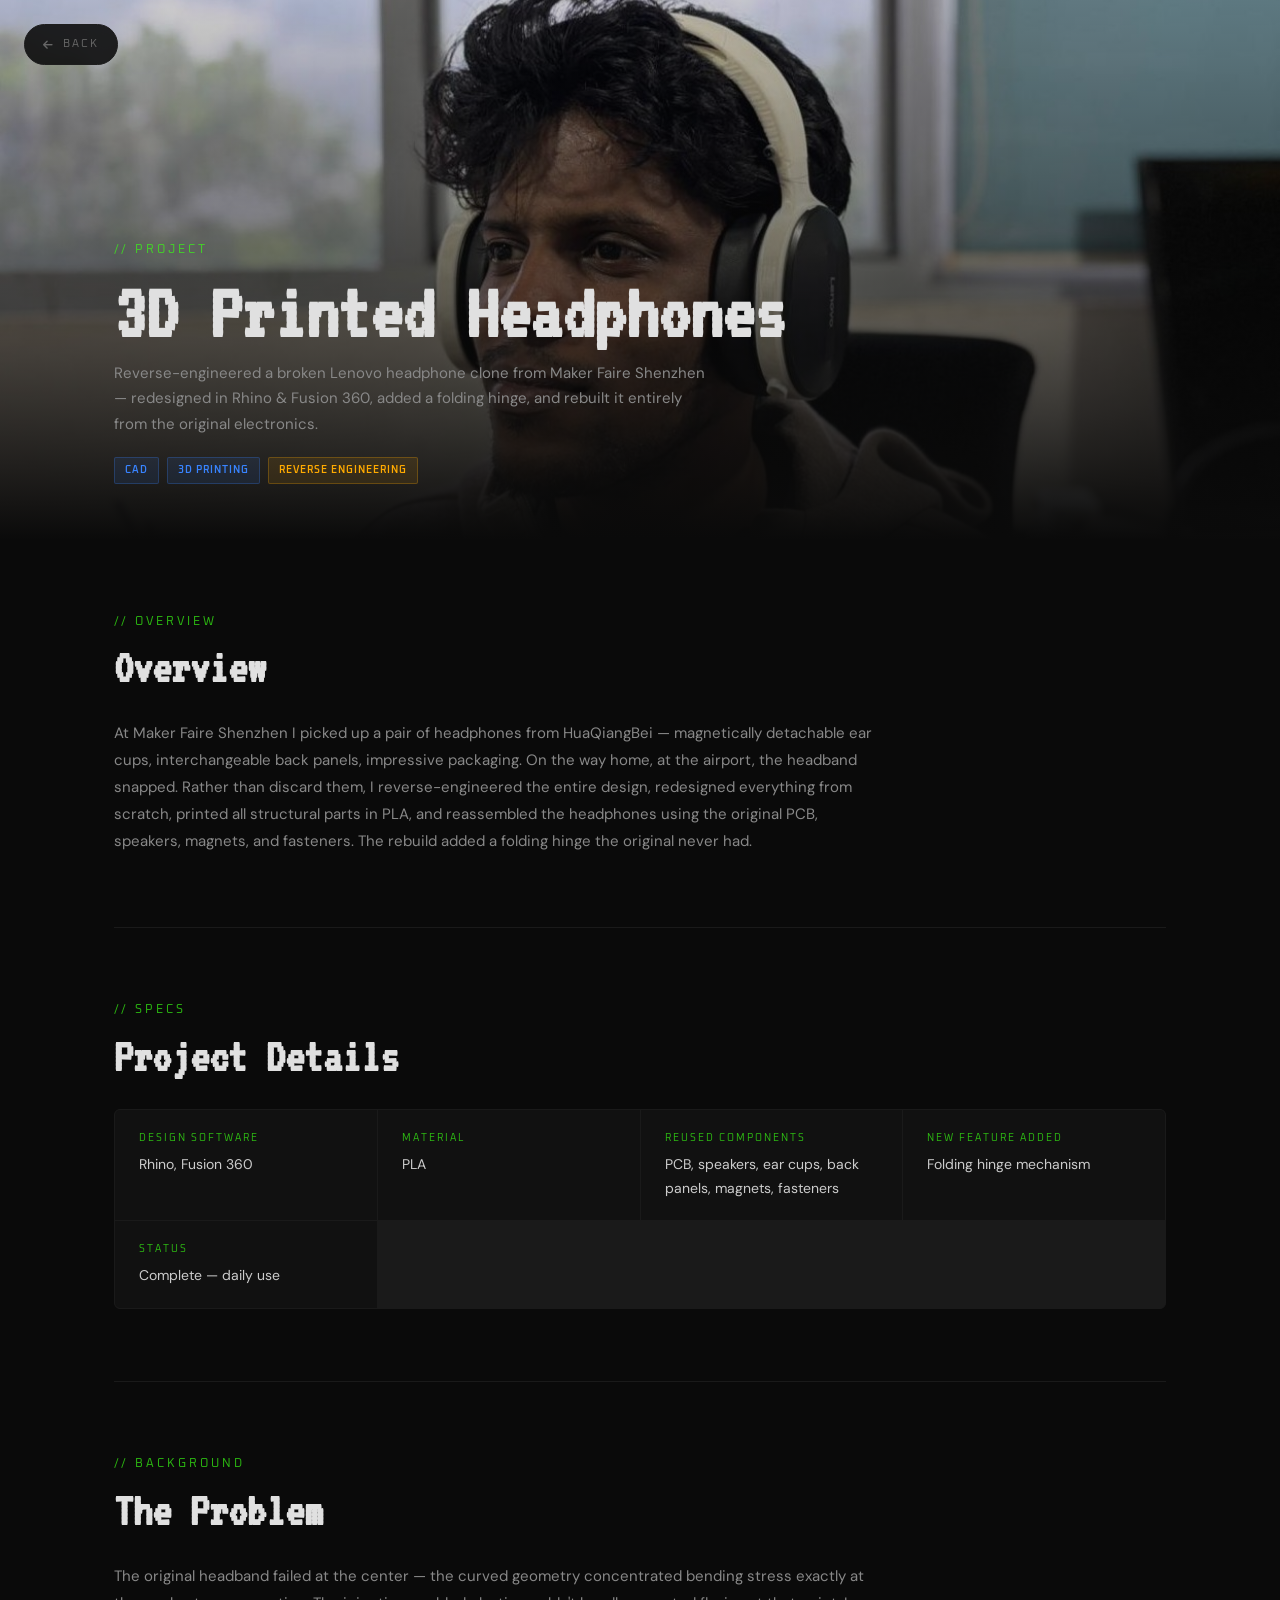
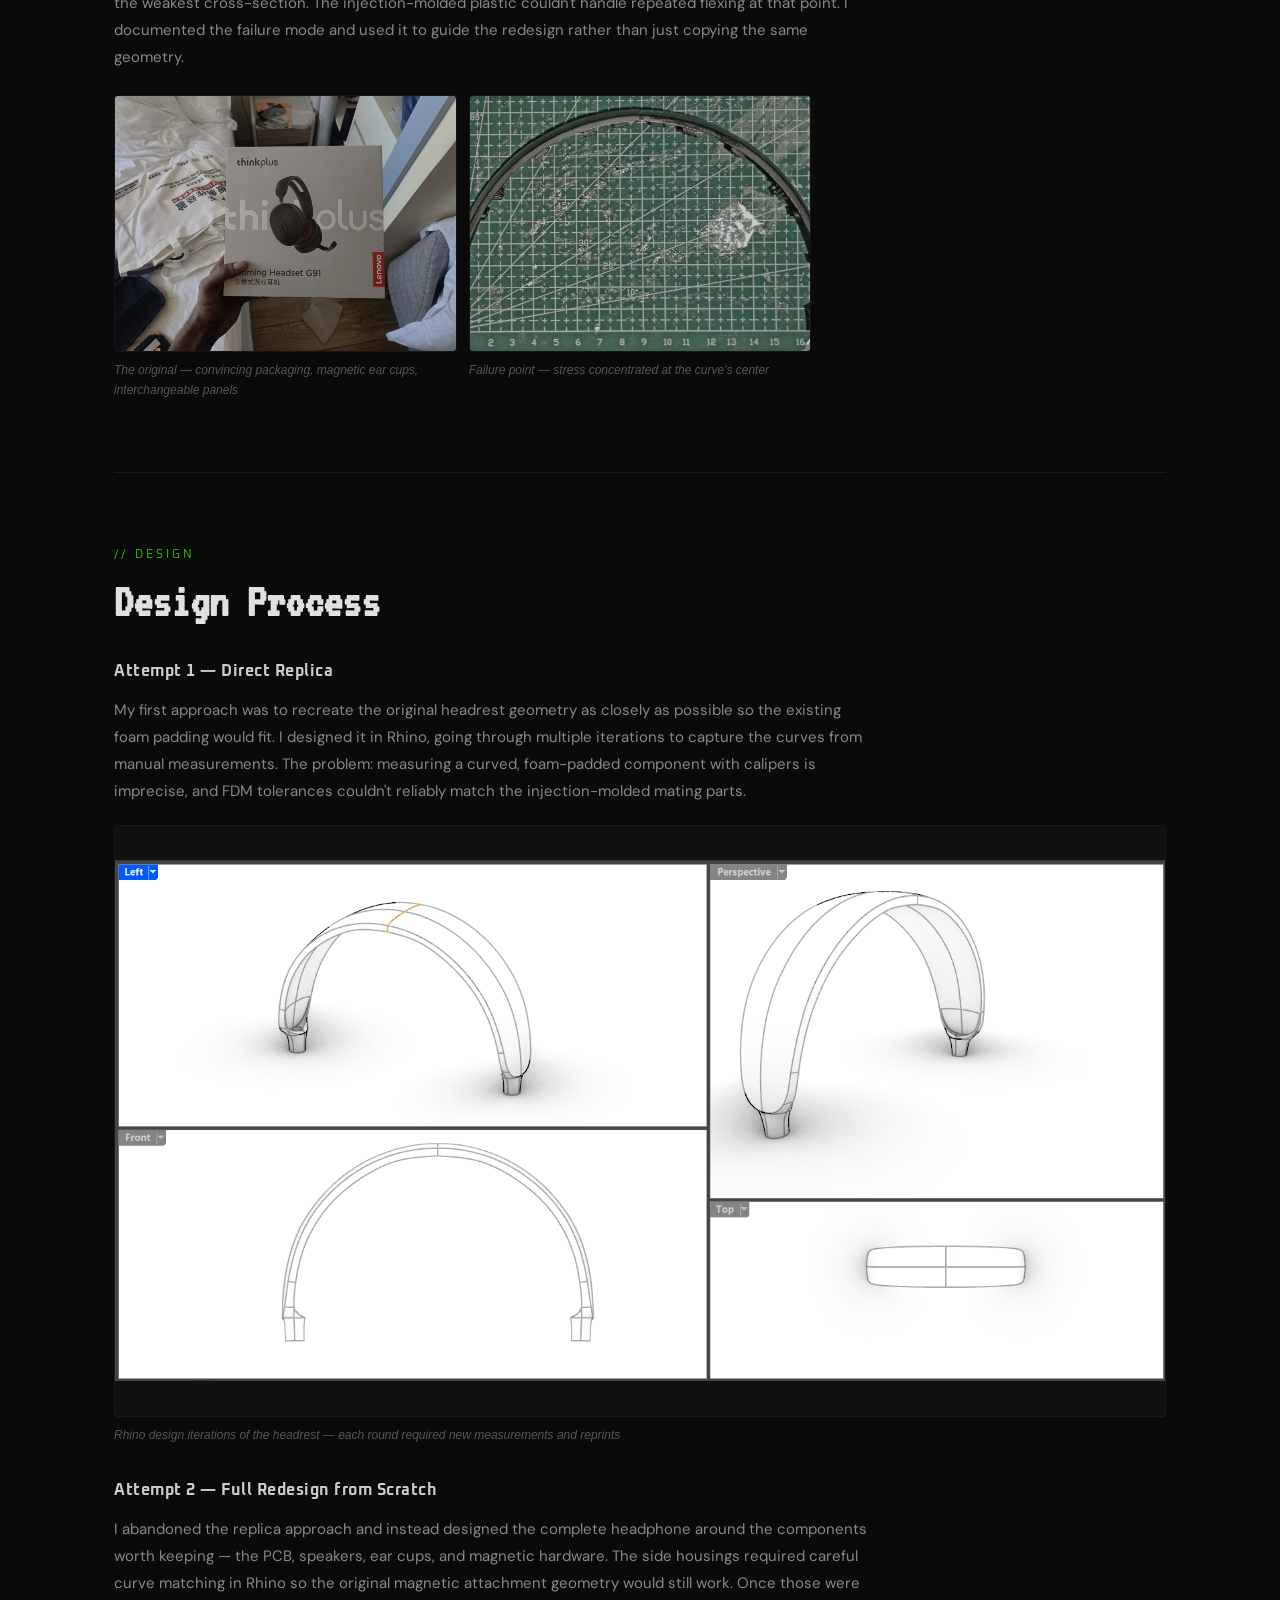
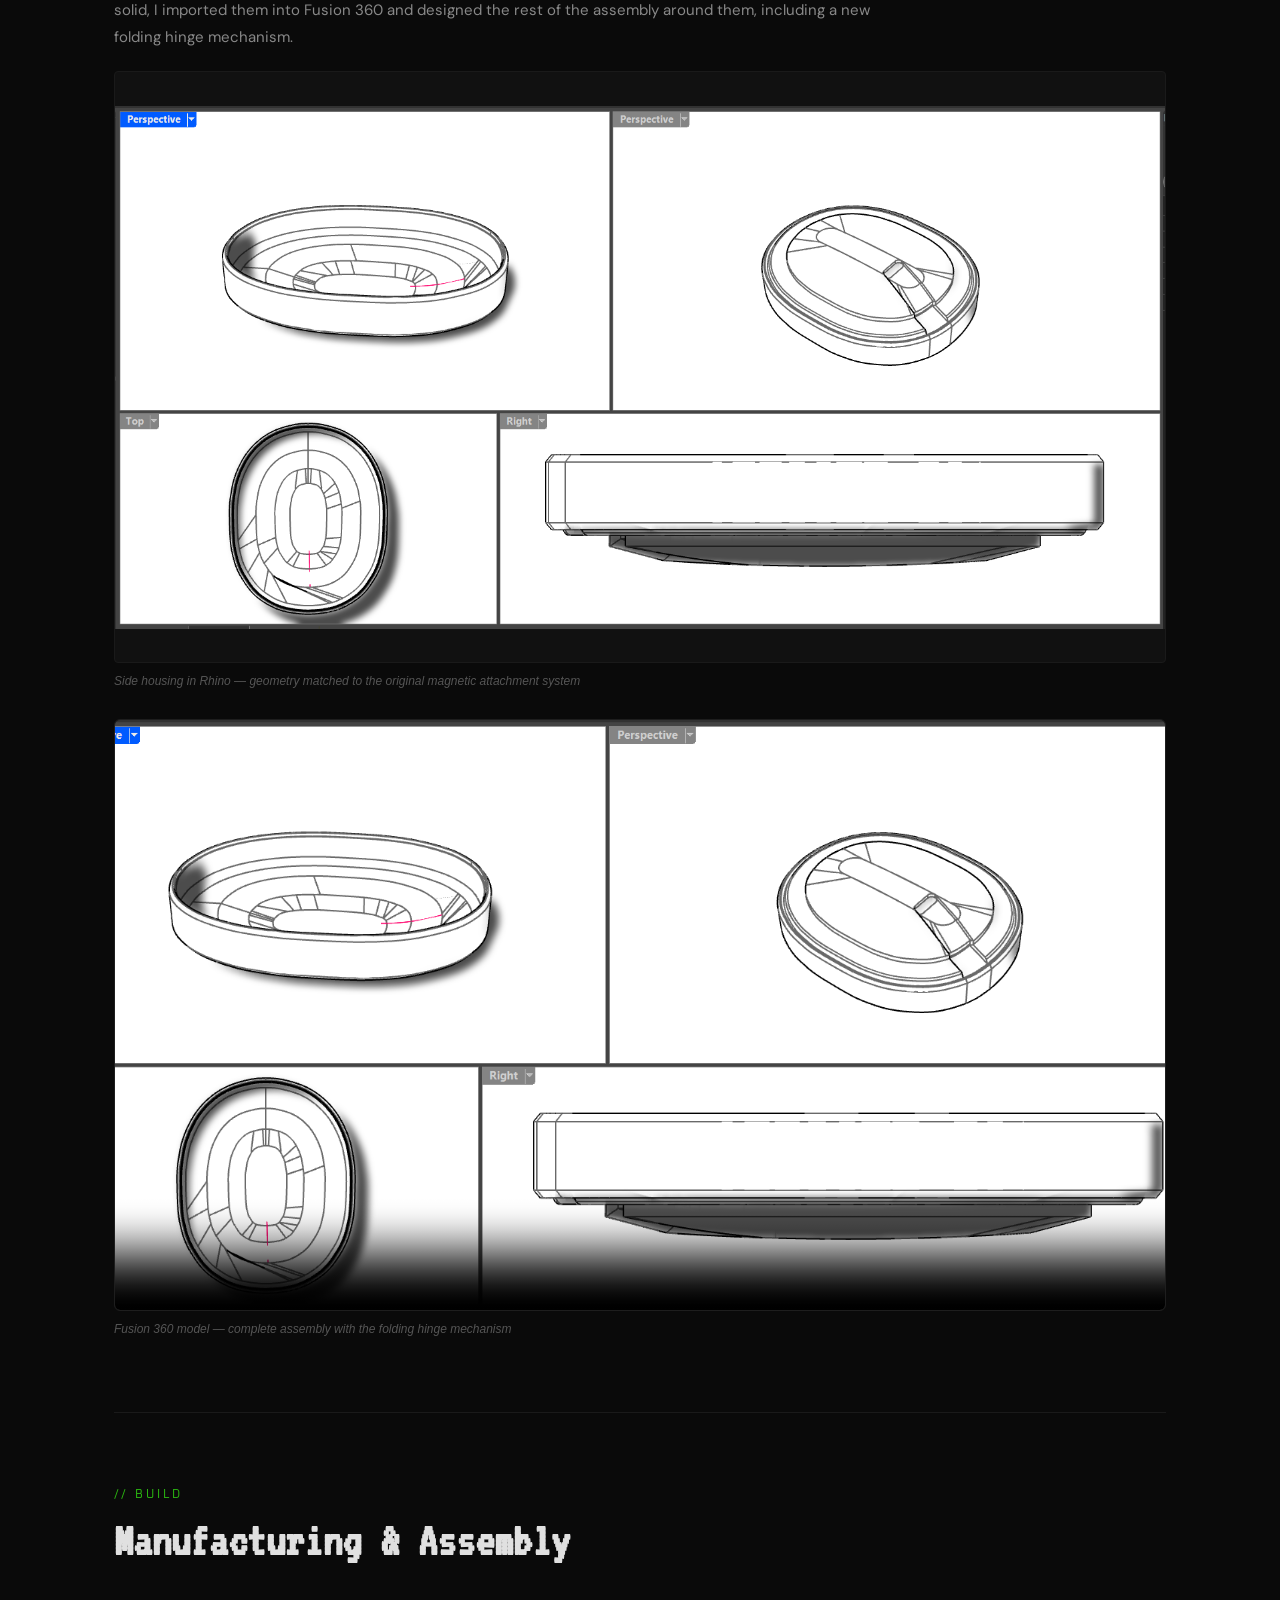
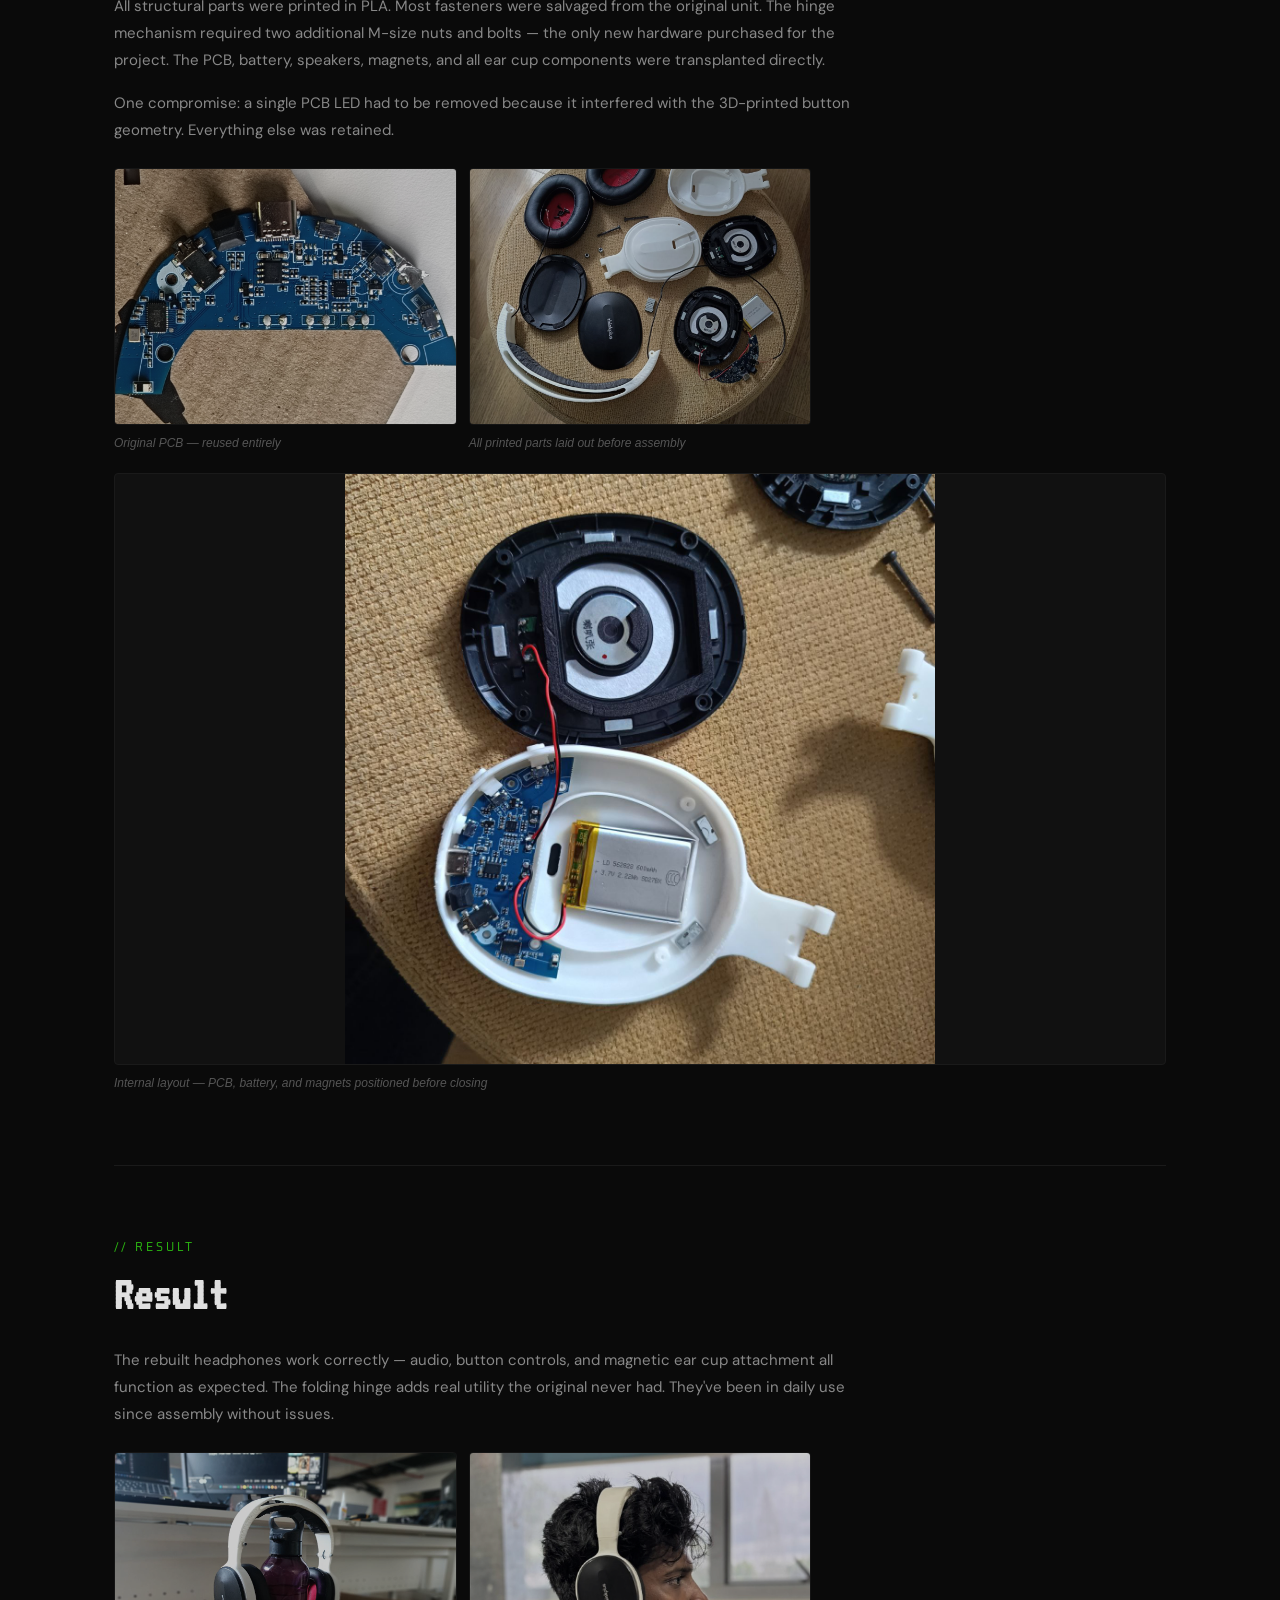
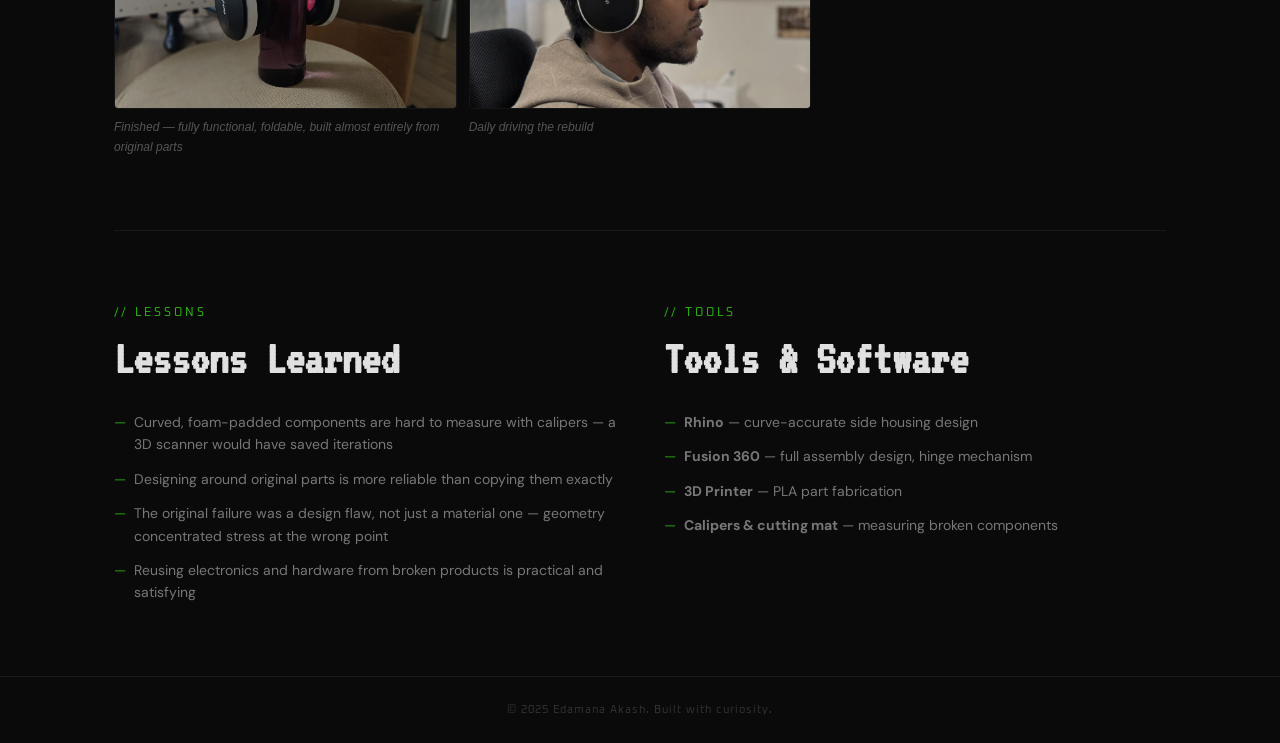
==== commit 3acc97f0: "Fix image/video sizing on headphone doc page, swap hero to Me2 All images use doc-gallery-img (4:3 c" ====
--- a/Project Documentation/3d-printed-headphone.html
+++ b/Project Documentation/3d-printed-headphone.html
@@ -18,7 +18,7 @@
     <i class="fas fa-arrow-left"></i> Back
   </a>
 
-  <div class="doc-hero" style="background-image: url('./3D_PrintedHeadPhone/Media/Me1.jpeg')">
+  <div class="doc-hero" style="background-image: url('./3D_PrintedHeadPhone/Media/Me2.jpeg')">
     <div class="doc-hero-overlay"></div>
     <div class="doc-hero-inner">
       <p class="section-label">// project</p>
@@ -72,15 +72,15 @@
         <p class="section-label">// background</p>
         <h2 class="doc-heading">The Problem</h2>
         <p class="doc-text">The original headband failed at the center — the curved geometry concentrated bending stress exactly at the weakest cross-section. The injection-molded plastic couldn't handle repeated flexing at that point. I documented the failure mode and used it to guide the redesign rather than just copying the same geometry.</p>
-        <div class="doc-img-row">
-          <figure class="doc-figure">
-            <img src="./3D_PrintedHeadPhone/Media/Real%20box.jpg" alt="Original headphone with packaging" loading="lazy">
-            <figcaption>The original — convincing packaging, magnetic ear cups, interchangeable panels</figcaption>
-          </figure>
-          <figure class="doc-figure">
-            <img src="./3D_PrintedHeadPhone/Media/HeadRest%20profile.jpg" alt="Broken headrest showing stress fracture" loading="lazy">
-            <figcaption>Failure point — stress concentrated at the curve's center</figcaption>
-          </figure>
+        <div class="doc-gallery" style="margin-top:24px">
+          <div>
+            <img class="doc-gallery-img" src="./3D_PrintedHeadPhone/Media/Real%20box.jpg" alt="Original headphone with packaging" loading="lazy">
+            <p class="doc-caption">The original — convincing packaging, magnetic ear cups, interchangeable panels</p>
+          </div>
+          <div>
+            <img class="doc-gallery-img" src="./3D_PrintedHeadPhone/Media/HeadRest%20profile.jpg" alt="Broken headrest showing stress fracture" loading="lazy">
+            <p class="doc-caption">Failure point — stress concentrated at the curve's center</p>
+          </div>
         </div>
       </section>
 
@@ -90,19 +90,15 @@
 
         <h3 class="doc-subheading">Attempt 1 — Direct Replica</h3>
         <p class="doc-text">My first approach was to recreate the original headrest geometry as closely as possible so the existing foam padding would fit. I designed it in Rhino, going through multiple iterations to capture the curves from manual measurements. The problem: measuring a curved, foam-padded component with calipers is imprecise, and FDM tolerances couldn't reliably match the injection-molded mating parts.</p>
-        <figure class="doc-figure doc-figure-wide">
-          <img src="./3D_PrintedHeadPhone/Media/Screenshot%202026-05-09%20123032.png" alt="Rhino headrest design iterations" loading="lazy">
-          <figcaption>Rhino design iterations of the headrest — each round required new measurements and reprints</figcaption>
-        </figure>
+        <img class="doc-img-full" src="./3D_PrintedHeadPhone/Media/Screenshot%202026-05-09%20123032.png" alt="Rhino headrest design iterations" loading="lazy">
+        <p class="doc-caption">Rhino design iterations of the headrest — each round required new measurements and reprints</p>
 
         <h3 class="doc-subheading">Attempt 2 — Full Redesign from Scratch</h3>
         <p class="doc-text">I abandoned the replica approach and instead designed the complete headphone around the components worth keeping — the PCB, speakers, ear cups, and magnetic hardware. The side housings required careful curve matching in Rhino so the original magnetic attachment geometry would still work. Once those were solid, I imported them into Fusion 360 and designed the rest of the assembly around them, including a new folding hinge mechanism.</p>
-        <figure class="doc-figure doc-figure-wide">
-          <img src="./3D_PrintedHeadPhone/Media/Screenshot%202026-05-09%20123533.png" alt="Side housing design in Rhino" loading="lazy">
-          <figcaption>Side housing in Rhino — geometry matched to the original magnetic attachment system</figcaption>
-        </figure>
+        <img class="doc-img-full" src="./3D_PrintedHeadPhone/Media/Screenshot%202026-05-09%20123533.png" alt="Side housing design in Rhino" loading="lazy">
+        <p class="doc-caption">Side housing in Rhino — geometry matched to the original magnetic attachment system</p>
 
-        <div class="doc-video-wrap">
+        <div class="doc-video-block">
           <video controls preload="none" poster="./3D_PrintedHeadPhone/Media/Screenshot%202026-05-09%20123533.png">
             <source src="./3D_PrintedHeadPhone/Media/Fusion%20Designe.mp4" type="video/mp4">
             Your browser does not support the video tag.
@@ -115,36 +111,34 @@
         <p class="section-label">// build</p>
         <h2 class="doc-heading">Manufacturing &amp; Assembly</h2>
         <p class="doc-text">All structural parts were printed in PLA. Most fasteners were salvaged from the original unit. The hinge mechanism required two additional M-size nuts and bolts — the only new hardware purchased for the project. The PCB, battery, speakers, magnets, and all ear cup components were transplanted directly.</p>
-        <p class="doc-text" style="margin-top:12px">One compromise: a single PCB LED had to be removed because it interfered with the 3D-printed button geometry. Everything else was retained.</p>
-        <div class="doc-img-row">
-          <figure class="doc-figure">
-            <img src="./3D_PrintedHeadPhone/Media/PCB.jpg" alt="Original PCB reused in the rebuild" loading="lazy">
-            <figcaption>Original PCB — reused entirely</figcaption>
-          </figure>
-          <figure class="doc-figure">
-            <img src="./3D_PrintedHeadPhone/Media/All%20Parts.jpg" alt="All 3D printed parts before assembly" loading="lazy">
-            <figcaption>All printed parts laid out before assembly</figcaption>
-          </figure>
+        <p class="doc-text">One compromise: a single PCB LED had to be removed because it interfered with the 3D-printed button geometry. Everything else was retained.</p>
+        <div class="doc-gallery" style="margin-top:24px">
+          <div>
+            <img class="doc-gallery-img" src="./3D_PrintedHeadPhone/Media/PCB.jpg" alt="Original PCB reused in the rebuild" loading="lazy">
+            <p class="doc-caption">Original PCB — reused entirely</p>
+          </div>
+          <div>
+            <img class="doc-gallery-img" src="./3D_PrintedHeadPhone/Media/All%20Parts.jpg" alt="All 3D printed parts before assembly" loading="lazy">
+            <p class="doc-caption">All printed parts laid out before assembly</p>
+          </div>
         </div>
-        <figure class="doc-figure doc-figure-wide" style="margin-top:24px">
-          <img src="./3D_PrintedHeadPhone/Media/photo_2026-02-25_14-25-23.jpg" alt="Internal layout with PCB and magnets" loading="lazy">
-          <figcaption>Internal layout — PCB, battery, and magnets positioned before closing</figcaption>
-        </figure>
+        <img class="doc-img-full" src="./3D_PrintedHeadPhone/Media/photo_2026-02-25_14-25-23.jpg" alt="Internal layout with PCB and magnets" loading="lazy">
+        <p class="doc-caption">Internal layout — PCB, battery, and magnets positioned before closing</p>
       </section>
 
       <section class="doc-section">
         <p class="section-label">// result</p>
         <h2 class="doc-heading">Result</h2>
         <p class="doc-text">The rebuilt headphones work correctly — audio, button controls, and magnetic ear cup attachment all function as expected. The folding hinge adds real utility the original never had. They've been in daily use since assembly without issues.</p>
-        <div class="doc-img-row">
-          <figure class="doc-figure">
-            <img src="./3D_PrintedHeadPhone/Media/photo_2026-02-25_13-07-03.jpg" alt="Final assembled headphones" loading="lazy">
-            <figcaption>Finished — fully functional, foldable, built almost entirely from original parts</figcaption>
-          </figure>
-          <figure class="doc-figure">
-            <img src="./3D_PrintedHeadPhone/Media/Me2.jpeg" alt="Wearing the rebuilt headphones" loading="lazy">
-            <figcaption>Daily driving the rebuild</figcaption>
-          </figure>
+        <div class="doc-gallery" style="margin-top:24px">
+          <div>
+            <img class="doc-gallery-img" src="./3D_PrintedHeadPhone/Media/photo_2026-02-25_13-07-03.jpg" alt="Final assembled headphones" loading="lazy">
+            <p class="doc-caption">Finished — fully functional, foldable, built almost entirely from original parts</p>
+          </div>
+          <div>
+            <img class="doc-gallery-img" src="./3D_PrintedHeadPhone/Media/Me1.jpeg" alt="Wearing the rebuilt headphones" loading="lazy">
+            <p class="doc-caption">Daily driving the rebuild</p>
+          </div>
         </div>
       </section>
 
--- a/styles.css
+++ b/styles.css
@@ -1048,6 +1048,45 @@
   display: block;
 }
 
+.doc-subheading {
+  font-family: 'Oxanium', sans-serif;
+  font-size: 16px;
+  color: #ccc;
+  margin: 32px 0 12px;
+  letter-spacing: 0.5px;
+}
+
+.doc-caption {
+  font-family: 'DM Sans', sans-serif;
+  font-size: 12px;
+  color: #555;
+  font-style: italic;
+  margin-top: 8px;
+}
+
+.doc-img-full {
+  width: 100%;
+  aspect-ratio: 16/9;
+  object-fit: contain;
+  background: #111;
+  border-radius: 4px;
+  border: 1px solid #1a1a1a;
+  margin-top: 20px;
+  display: block;
+}
+
+.doc-video-block {
+  margin-top: 28px;
+}
+.doc-video-block video {
+  width: 100%;
+  aspect-ratio: 16/9;
+  object-fit: cover;
+  border-radius: 6px;
+  border: 1px solid #1e1e1e;
+  display: block;
+}
+
 .doc-lightbox {
   position: fixed;
   inset: 0;
